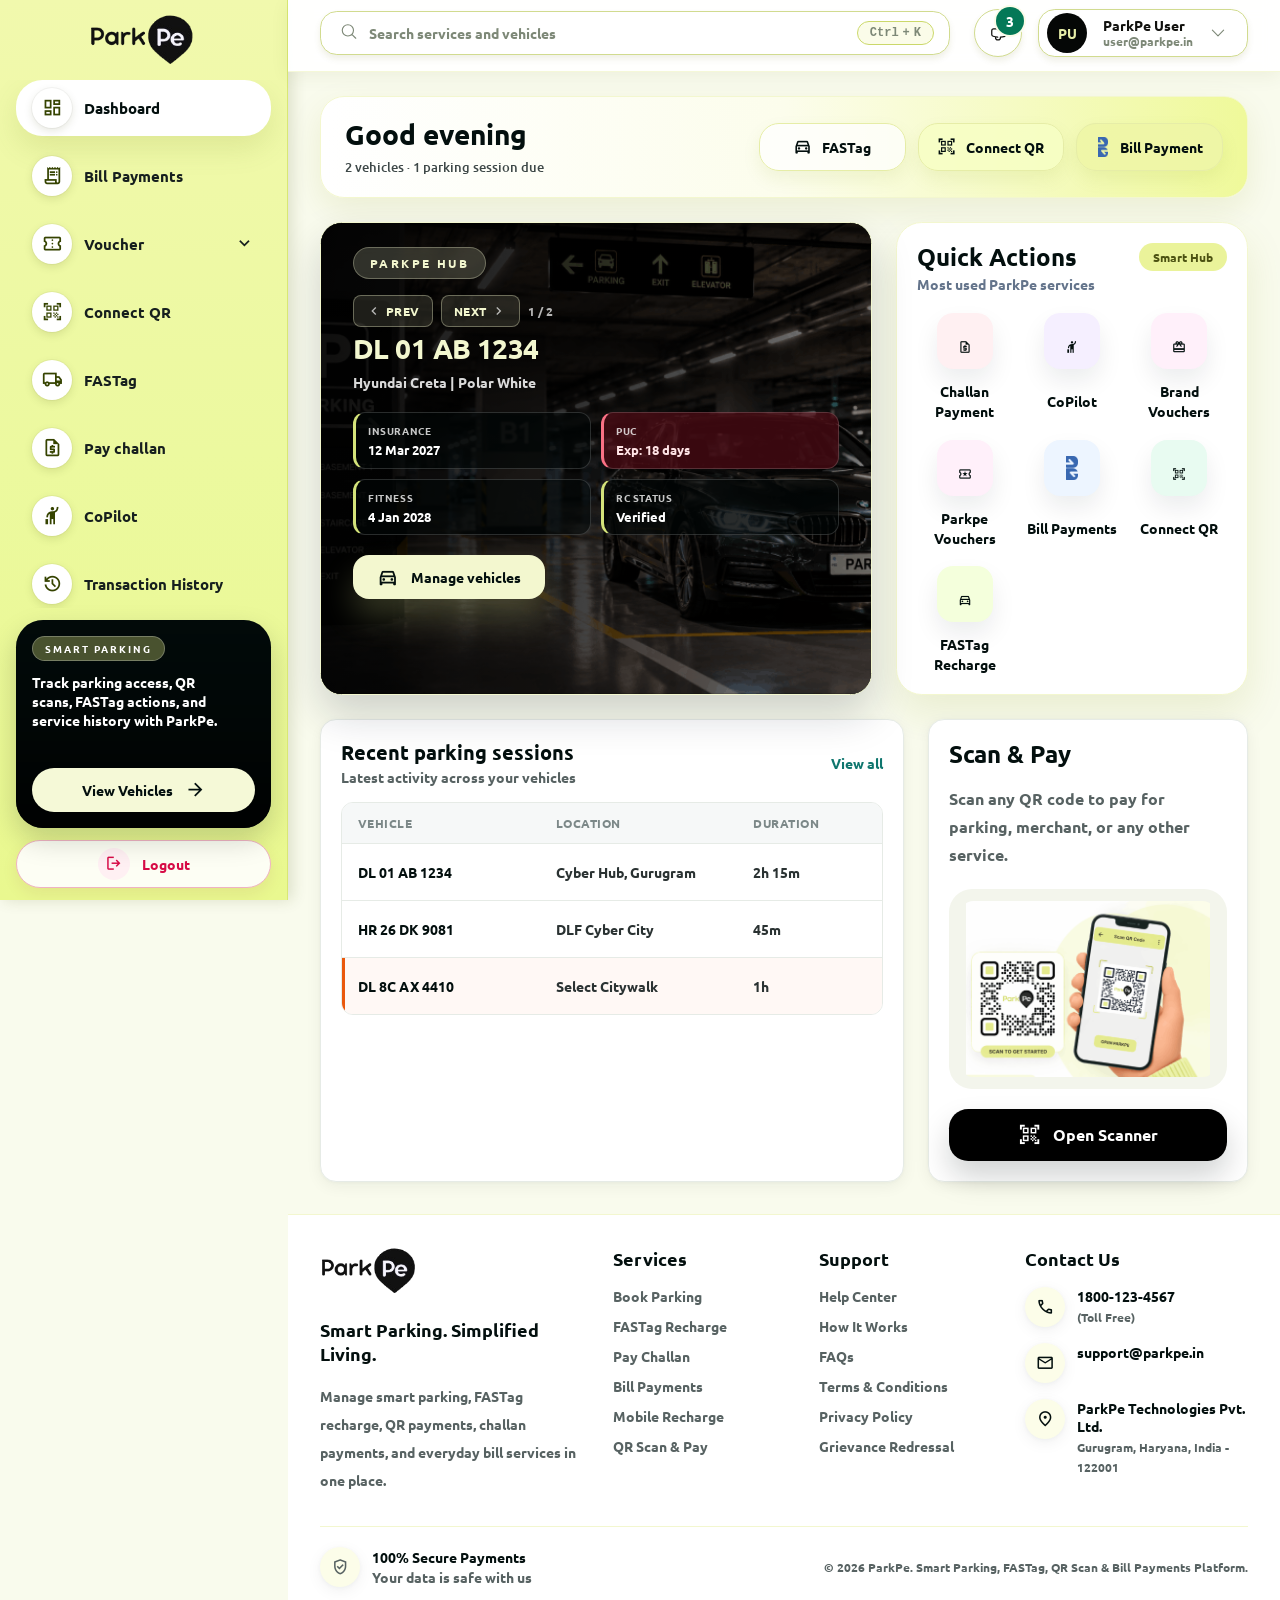
==== apps/parkpe/dashboard/index.html @ e7ff8f56 "chore: track the ParkPe Hub monorepo Co-authored-by: Cursor <cursoragent@cursor.com>" ====
<!doctype html>
<html lang="en">
  <head>
    <meta charset="utf-8" />
    <meta name="viewport" content="width=device-width, initial-scale=1" />
    <title>Dashboard · ParkPe</title>
    <link rel="icon" href="../assets/favicon.png" />
    <link rel="preconnect" href="https://fonts.googleapis.com" />
    <link rel="preconnect" href="https://fonts.gstatic.com" crossorigin />
    <link
      href="https://fonts.googleapis.com/css2?family=Material+Symbols+Outlined:opsz,wght,FILL,GRAD@24,400,0,0&family=Ubuntu:wght@400;500;600;700&display=swap"
      rel="stylesheet"
    />
    <link rel="stylesheet" href="../css/dashboard.css?v=15" />
  </head>
  <body>
    <a class="skip" href="#content">Skip to dashboard</a>
    <div class="shell">
      <button class="sidebar-backdrop" type="button" aria-label="Close navigation menu"></button>

      <aside class="sidebar">
        <a class="brand" href="#dashboard" aria-label="ParkPe dashboard">
          <img src="../assets/img/logo/parkpe_logo.png" alt="ParkPe" />
        </a>

        <div class="sidebar-scroll">
          <nav class="nav" aria-label="Main">
            <a class="nav-link is-active" href="#dashboard" data-view="dashboard">
              <span class="nav-icon"><span class="mi">dashboard</span></span>
              <span class="nav-label">Dashboard</span>
            </a>
            <a class="nav-link" href="#bill-payments" data-view="bill-payments">
              <span class="nav-icon"><span class="mi">receipt_long</span></span>
              <span class="nav-label">Bill Payments</span>
            </a>

            <div>
              <button class="voucher-toggle" type="button" aria-expanded="false" aria-controls="voucher-submenu">
                <span class="nav-icon"><span class="mi">confirmation_number</span></span>
                <span class="nav-label">Voucher</span>
                <span class="mi voucher-chevron">expand_more</span>
              </button>
              <div class="voucher-sub" id="voucher-submenu">
                <a class="nav-link" href="#parkpe-voucher" data-view="parkpe-voucher">
                  <span class="nav-icon"><span class="mi">redeem</span></span>
                  ParkPe Voucher
                </a>
                <a class="nav-link" href="#brand-vouchers" data-view="brand-vouchers">
                  <span class="nav-icon"><span class="mi">local_activity</span></span>
                  Brand Voucher
                </a>
              </div>
            </div>

            <a class="nav-link" href="#qr-scan" data-view="qr-scan">
              <span class="nav-icon"><span class="mi">qr_code_scanner</span></span>
              <span class="nav-label">Connect QR</span>
            </a>
            <a class="nav-link" href="#fastag" data-view="fastag">
              <span class="nav-icon"><span class="mi">local_shipping</span></span>
              <span class="nav-label">FASTag</span>
            </a>
            <a class="nav-link" href="#pay-challan" data-view="pay-challan">
              <span class="nav-icon"><span class="mi">request_quote</span></span>
              <span class="nav-label">Pay challan</span>
            </a>
            <a class="nav-link" href="#carpool" data-view="carpool">
              <span class="nav-icon"><span class="mi">hail</span></span>
              <span class="nav-label">CoPilot</span>
            </a>
            <a class="nav-link" href="#transactions" data-view="transactions">
              <span class="nav-icon"><span class="mi">history</span></span>
              <span class="nav-label">Transaction History</span>
            </a>
            <a class="nav-link" href="#connect" data-view="connect">
              <span class="nav-icon"><span class="mi">qr_code_2</span></span>
              <span class="nav-label">ParkPe Connect</span>
            </a>
            <a class="nav-link" href="#parking" data-view="parking">
              <span class="nav-icon"><span class="mi">local_parking</span></span>
              <span class="nav-label">Parking desk</span>
            </a>
            <a class="nav-link" href="#support" data-view="support">
              <span class="nav-icon"><span class="mi">support_agent</span></span>
              <span class="nav-label">Support</span>
            </a>
            <a class="nav-link" href="#account-settings" data-view="account-settings">
              <span class="nav-icon"><span class="mi">settings</span></span>
              <span class="nav-label">Settings</span>
            </a>
          </nav>
        </div>

        <div class="sidebar-foot">
          <section class="smart-card">
            <div class="smart-slides" aria-hidden="true">
              <img src="../assets/images/dashboard/car-logo.png" alt="" />
              <img src="../assets/images/dashboard/car-parking-1.png" alt="" />
              <img src="../assets/images/dashboard/car-parking-2.jpg" alt="" />
              <img src="../assets/images/dashboard/car-parking-3.png" alt="" />
            </div>
            <div class="smart-shade" aria-hidden="true"></div>
            <div class="smart-copy">
              <span class="smart-kicker">SMART PARKING</span>
              <p>Track parking access, QR scans, FASTag actions, and service history with ParkPe.</p>
              <a class="smart-cta" href="#connect">
                View Vehicles
                <span class="mi">arrow_forward</span>
              </a>
            </div>
          </section>
          <button class="logout-link js-logout" type="button">
            <span class="logout-icon"><span class="mi">logout</span></span>
            Logout
          </button>
        </div>
      </aside>

      <header class="header">
        <div class="header-inner">
          <div class="header-start">
            <button class="menu-btn" type="button" aria-label="Open navigation menu" aria-expanded="false">
              <svg viewBox="0 0 24 24" fill="none" stroke="currentColor" stroke-width="1.5" aria-hidden="true">
                <path stroke-linecap="round" stroke-linejoin="round" d="M3.75 6.75h16.5M3.75 12h16.5m-16.5 5.25h16.5" />
              </svg>
            </button>
            <p class="crumb" id="crumb">Dashboard</p>
            <div class="search">
              <span class="search-icon" aria-hidden="true">
                <svg width="18" height="18" viewBox="0 0 24 24" fill="none" stroke="currentColor" stroke-width="1.5">
                  <path stroke-linecap="round" stroke-linejoin="round" d="M21 21l-5.197-5.197m0 0A7.5 7.5 0 1 0 5.196 5.196a7.5 7.5 0 0 0 10.607 10.607Z" />
                </svg>
              </span>
              <input id="site-search" type="search" placeholder="Search services and vehicles" autocomplete="off" aria-label="Search services and vehicles" aria-controls="search-results" aria-expanded="false" role="combobox" />
              <kbd><span>Ctrl</span><span>+</span><span>K</span></kbd>
              <div class="search-results" id="search-results" role="listbox" hidden></div>
            </div>
          </div>

          <div class="header-end">
            <button class="icon-btn search-toggle" type="button" aria-label="Search" aria-expanded="false">
              <svg viewBox="0 0 24 24" fill="none" stroke="currentColor" stroke-width="1.5" aria-hidden="true">
                <path stroke-linecap="round" stroke-linejoin="round" d="M21 21l-5.197-5.197m0 0A7.5 7.5 0 1 0 5.196 5.196a7.5 7.5 0 0 0 10.607 10.607Z" />
              </svg>
            </button>
            <div class="menu-wrap">
              <button class="icon-btn notify-btn" type="button" aria-label="Reminders" aria-expanded="false">
                <svg viewBox="0 0 24 24" fill="none" stroke="currentColor" stroke-width="1.5" aria-hidden="true">
                  <path stroke-linecap="round" stroke-linejoin="round" d="M14.857 17.082a23.848 23.848 0 0 0 5.454-1.082A2.25 2.25 0 0 0 21 13.75v-2.5a2.25 2.25 0 0 0-2.25-2.25h-5.379a1.5 1.5 0 0 1-1.06-.44L11.189 7.44A1.5 1.5 0 0 0 10.129 7H6.75A2.25 2.25 0 0 0 4.5 9.25v4.5a2.25 2.25 0 0 0 1.689 2.17 23.848 23.848 0 0 0 5.454 1.082M15 17.25a3 3 0 1 1-6 0" />
                </svg>
                <span class="badge">2</span>
              </button>
              <div class="dropdown notify-menu" role="menu">
                <div class="dropdown-head">
                  <strong>Reminders</strong>
                  <div>
                    <button class="mark-read" type="button">Mark all read</button>
                    <a href="#notifications">View all</a>
                  </div>
                </div>
                <div class="notify-list"></div>
              </div>
            </div>

            <div class="menu-wrap">
              <button class="profile-btn" type="button" aria-label="Account menu" aria-expanded="false">
                <span class="avatar">PU</span>
                <span class="profile-text">
                  <strong>ParkPe User</strong>
                  <span>user@parkpe.in</span>
                </span>
                <svg class="chevron" width="18" height="18" viewBox="0 0 24 24" fill="none" stroke="currentColor" stroke-width="1.5" aria-hidden="true">
                  <path stroke-linecap="round" stroke-linejoin="round" d="m19.5 8.25-7.5 7.5-7.5-7.5" />
                </svg>
              </button>
              <div class="dropdown profile-menu" role="menu">
                <a class="menu-item" href="#profile">
                  <svg viewBox="0 0 24 24" fill="none" stroke="currentColor" stroke-width="1.5"><path stroke-linecap="round" stroke-linejoin="round" d="M15.75 6a3.75 3.75 0 1 1-7.5 0 3.75 3.75 0 0 1 7.5 0ZM4.501 20.118a7.5 7.5 0 0 1 14.998 0A17.933 17.933 0 0 1 12 21.75c-2.676 0-5.216-.584-7.499-1.632Z" /></svg>
                  Profile
                </a>
                <a class="menu-item" href="#account-settings">
                  <svg viewBox="0 0 24 24" fill="none" stroke="currentColor" stroke-width="1.5"><path stroke-linecap="round" stroke-linejoin="round" d="M16.5 10.5V6.75a4.5 4.5 0 1 0-9 0v3.75m-.75 11.25h10.5a2.25 2.25 0 0 0 2.25-2.25v-6.75a2.25 2.25 0 0 0-2.25-2.25H6.75a2.25 2.25 0 0 0-2.25 2.25v6.75a2.25 2.25 0 0 0 2.25 2.25Z" /></svg>
                  Change password
                </a>
                <a class="menu-item" href="#support">
                  <svg viewBox="0 0 24 24" fill="none" stroke="currentColor" stroke-width="1.5"><path stroke-linecap="round" stroke-linejoin="round" d="M9.879 7.519c1.171-1.025 3.071-1.025 4.242 0 1.172 1.025 1.172 2.687 0 3.712-.203.179-.43.326-.67.442-.745.361-1.45.999-1.45 1.827v.75M21 12a9 9 0 1 1-18 0 9 9 0 0 1 18 0Zm-9 5.25h.008v.008H12v-.008Z" /></svg>
                  Help
                </a>
                <hr class="menu-sep" />
                <button class="menu-item danger js-logout" type="button">
                  <svg viewBox="0 0 24 24" fill="none" stroke="currentColor" stroke-width="1.5"><path stroke-linecap="round" stroke-linejoin="round" d="M15.75 9V5.25A2.25 2.25 0 0 0 13.5 3h-6a2.25 2.25 0 0 0-2.25 2.25v13.5A2.25 2.25 0 0 0 7.5 21h6a2.25 2.25 0 0 0 2.25-2.25V15M12 9l-3 3m0 0 3 3m-3-3h12.75" /></svg>
                  Logout
                </button>
              </div>
            </div>
          </div>
        </div>
      </header>

      <main class="workspace" id="content" tabindex="-1">
        <div class="page">
          <div id="view-dashboard" class="page-in">
            <section class="welcome">
              <div class="welcome-grid">
                <div>
                  <h1 id="greeting">Good afternoon</h1>
                  <p class="welcome-lead" id="welcome-summary">2 vehicles · 1 parking session due</p>
                </div>
                <div class="welcome-actions">
                  <a class="pill-btn pill-white" href="#fastag"><span class="mi">directions_car</span> FASTag</a>
                  <a class="pill-btn pill-lime" href="#qr-scan"><span class="mi">qr_code_scanner</span> Connect QR</a>
                  <a class="pill-btn pill-green" href="#bill-payments">
                    <img src="../assets/img/logo/b-mark.png" alt="" />
                    Bill Payment
                  </a>
                </div>
              </div>
            </section>

            <div class="split">
              <section class="hero" aria-label="Vehicle overview">
                <img class="hero-photo" src="../assets/images/dashboard/car-logo.png" alt="ParkPe car in a smart parking garage" />
                <div class="hero-shade" aria-hidden="true"></div>
                <div class="hero-copy">
                  <span class="hub-chip">ParkPe Hub</span>
                  <div class="carousel-nav">
                    <button class="carousel-prev" type="button"><span class="mi">chevron_left</span> Prev</button>
                    <button class="carousel-next" type="button">Next <span class="mi">chevron_right</span></button>
                    <span class="slide-count">1 / 2</span>
                  </div>
                  <div class="hero-slide">
                    <h2 aria-live="polite">DL 01 AB 1234</h2>
                    <p class="hero-sub">Hyundai Creta | Polar White</p>
                    <div class="stat-grid">
                      <div class="stat" data-key="insurance"><small>Insurance</small><strong>12 Mar 2027</strong></div>
                      <div class="stat is-alert" data-key="puc"><small>PUC</small><strong>Exp: 18 days</strong></div>
                      <div class="stat" data-key="fitness"><small>Fitness</small><strong>4 Jan 2028</strong></div>
                      <div class="stat" data-key="rc"><small>RC status</small><strong>Verified</strong></div>
                    </div>
                    <a class="hero-cta" href="#connect"><span class="mi">directions_car</span> Manage vehicles</a>
                  </div>
                </div>
              </section>

              <section class="panel">
                <div class="panel-head">
                  <div>
                    <h2>Quick Actions</h2>
                    <p class="muted">Most used ParkPe services</p>
                  </div>
                  <span class="chip">Smart Hub</span>
                </div>
                <div class="quick-grid">
                  <a class="quick-action" href="#pay-challan">
                    <span class="qa-icon tone-rose"><span class="mi">request_quote</span></span>
                    <span>Challan Payment</span>
                  </a>
                  <a class="quick-action" href="#carpool">
                    <span class="qa-icon tone-violet"><span class="mi">hail</span></span>
                    <span>CoPilot</span>
                  </a>
                  <a class="quick-action" href="#brand-vouchers">
                    <span class="qa-icon tone-pink"><span class="mi">redeem</span></span>
                    <span>Brand Vouchers</span>
                  </a>
                  <a class="quick-action" href="#parkpe-voucher">
                    <span class="qa-icon tone-pink"><span class="mi">local_activity</span></span>
                    <span>Parkpe Vouchers</span>
                  </a>
                  <a class="quick-action" href="#bill-payments">
                    <span class="qa-icon tone-blue"><img src="../assets/img/logo/b-mark.png" alt="" /></span>
                    <span>Bill Payments</span>
                  </a>
                  <a class="quick-action" href="#qr-scan">
                    <span class="qa-icon tone-mint"><span class="mi">qr_code_scanner</span></span>
                    <span>Connect QR</span>
                  </a>
                  <a class="quick-action" href="#fastag">
                    <span class="qa-icon tone-lime"><span class="mi">directions_car</span></span>
                    <span>FASTag Recharge</span>
                  </a>
                </div>
              </section>
            </div>

            <div class="lower">
              <section class="card">
                <div class="card-head">
                  <div>
                    <h2>Recent parking sessions</h2>
                    <p class="card-lead">Latest activity across your vehicles</p>
                  </div>
                  <a class="app-link" href="#transactions">View all</a>
                </div>
                <div class="table-wrap">
                  <div class="table">
                    <div class="table-head">
                      <span>Vehicle</span>
                      <span>Location</span>
                      <span>Duration</span>
                      <span>Status</span>
                    </div>
                    <div class="table-row">
                      <strong>DL 01 AB 1234</strong>
                      <span>Cyber Hub, Gurugram</span>
                      <span>2h 15m</span>
                      <span class="status status-active">Active</span>
                    </div>
                    <div class="table-row">
                      <strong>HR 26 DK 9081</strong>
                      <span>DLF Cyber City</span>
                      <span>45m</span>
                      <span class="status status-paid">Paid</span>
                    </div>
                    <div class="table-row is-due">
                      <strong>DL 8C AX 4410</strong>
                      <span>Select Citywalk</span>
                      <span>1h</span>
                      <span class="status status-due">Due</span>
                    </div>
                  </div>
                </div>
              </section>

              <section class="card">
                <h3>Scan &amp; Pay</h3>
                <p class="scan-copy">Scan any QR code to pay for parking, merchant, or any other service.</p>
                <div class="scan-art">
                  <img src="../assets/images/dashboard/qr_mobile.png" alt="Scan QR code with ParkPe" width="498" height="358" />
                </div>
                <a class="scan-btn" href="#qr-scan"><span class="mi">qr_code_scanner</span> Open Scanner</a>
              </section>
            </div>
          </div>

          <div id="view-service" hidden></div>
        </div>

        <footer class="footer">
          <div class="footer-inner">
            <div class="footer-grid">
              <section class="footer-brand">
                <img src="../assets/img/logo/parkpe_logo.png" alt="ParkPe" />
                <h2>Smart Parking. Simplified Living.</h2>
                <p>Manage smart parking, FASTag recharge, QR payments, challan payments, and everyday bill services in one place.</p>
              </section>
              <section>
                <h2>Services</h2>
                <nav class="footer-links">
                  <a href="#parking">Book Parking</a>
                  <a href="#fastag">FASTag Recharge</a>
                  <a href="#pay-challan">Pay Challan</a>
                  <a href="#bill-payments">Bill Payments</a>
                  <a href="#bill-payments">Mobile Recharge</a>
                  <a href="#qr-scan">QR Scan &amp; Pay</a>
                </nav>
              </section>
              <section>
                <h2>Support</h2>
                <nav class="footer-links">
                  <a href="#support">Help Center</a>
                  <a href="#support">How It Works</a>
                  <a href="#support">FAQs</a>
                  <a href="#support">Terms &amp; Conditions</a>
                  <a href="#support">Privacy Policy</a>
                  <a href="#support">Grievance Redressal</a>
                </nav>
              </section>
              <section>
                <h2>Contact Us</h2>
                <div class="contact">
                  <a href="tel:18001234567">
                    <span class="contact-icon"><span class="mi">call</span></span>
                    <span><strong>1800-123-4567</strong><small>(Toll Free)</small></span>
                  </a>
                  <a href="mailto:support@parkpe.in">
                    <span class="contact-icon"><span class="mi">mail</span></span>
                    <strong>support@parkpe.in</strong>
                  </a>
                  <div class="contact-row">
                    <span class="contact-icon"><span class="mi">location_on</span></span>
                    <span><strong>ParkPe Technologies Pvt. Ltd.</strong><small>Gurugram, Haryana, India - 122001</small></span>
                  </div>
                </div>
              </section>
            </div>
            <div class="footer-base">
              <div class="secure">
                <span class="contact-icon"><span class="mi">verified_user</span></span>
                <div>
                  <strong>100% Secure Payments</strong>
                  <span>Your data is safe with us</span>
                </div>
              </div>
              <p class="copy">© 2026 ParkPe. Smart Parking, FASTag, QR Scan &amp; Bill Payments Platform.</p>
            </div>
          </div>
        </footer>
      </main>
    </div>
    <div class="toast" id="toast" role="status" hidden></div>
    <script src="../js/screens.js?v=16"></script>
    <script src="../js/dashboard.js?v=15"></script>
  </body>
</html>
---- apps/parkpe/css/dashboard.css ----
:root {
  --primary-50: #fcfde9;
  --primary-100: #f3f7cf;
  --primary-200: #e6eda7;
  --primary-800: #687018;
  --primary-900: #4c5212;
  --dark-50: #f6f8f8;
  --dark-400: #7c8888;
  --dark-500: #576262;
  --dark-600: #3e4848;
  --dark-700: #2a3232;
  --dark-800: #161f1e;
  --dark-900: #030f0e;
  --border: #e6ebe6;
  --link: #0f766e;
  --success: #16a34a;
  --warning: #ea580c;
  --danger: #dc2626;
  --sidebar: 18rem;
  --header: 4.5rem;
  --shadow-card: 0 4px 16px rgba(3, 31, 29, 0.06), 0 1px 4px rgba(3, 31, 29, 0.04);
  font-family: "Ubuntu", sans-serif;
  color: var(--dark-900);
  background: #f9fbed;
  -webkit-font-smoothing: antialiased;
  text-rendering: optimizeLegibility;
}

*,
*::before,
*::after {
  box-sizing: border-box;
}

html,
body {
  margin: 0;
  min-height: 100%;
  background: #f9fbed;
}

body {
  min-height: 100dvh;
}

button,
input {
  font: inherit;
}

a {
  color: inherit;
  text-decoration: none;
}

img {
  max-width: 100%;
}

.mi {
  font-family: "Material Symbols Outlined";
  font-weight: normal;
  font-style: normal;
  font-size: 1.3rem;
  line-height: 1;
  letter-spacing: normal;
  text-transform: none;
  display: inline-flex;
  align-items: center;
  justify-content: center;
  white-space: nowrap;
  direction: ltr;
  font-feature-settings: "liga";
  -webkit-font-smoothing: antialiased;
  font-variation-settings: "FILL" 0, "wght" 400, "GRAD" 0, "opsz" 24;
  user-select: none;
}

.shell {
  min-height: 100dvh;
  background: #f9fbed;
  color: var(--dark-900);
}

.sidebar-backdrop {
  display: none;
  position: fixed;
  inset: 0;
  z-index: 30;
  border: 0;
  background: rgba(0, 0, 0, 0.4);
}

.shell.sidebar-open .sidebar-backdrop {
  display: block;
}

.sidebar {
  position: fixed;
  inset: 0 auto 0 0;
  z-index: 40;
  display: flex;
  width: min(var(--sidebar), 85vw);
  flex-direction: column;
  overflow: hidden;
  border-right: 1px solid #d9e873;
  background: linear-gradient(to bottom, #f1f9ad, #ecf99f, #e9f88f);
  box-shadow: 4px 0 14px rgba(71, 83, 8, 0.16);
  transform: translateX(-100%);
  transition: transform 200ms ease-out;
}

.shell.sidebar-open .sidebar {
  transform: translateX(0);
}

.brand {
  display: flex;
  height: 5rem;
  flex-shrink: 0;
  align-items: center;
  justify-content: center;
  padding: 0 1.75rem;
}

.brand img {
  height: 3.25rem;
  width: auto;
  object-fit: contain;
}

.sidebar-scroll {
  min-height: 0;
  flex: 1;
  overflow-y: auto;
  padding: 0 1rem 0.75rem;
  scrollbar-width: thin;
  scrollbar-color: #c4d45e transparent;
}

.nav {
  display: grid;
  gap: 0.75rem;
}

.nav-link,
.voucher-toggle {
  display: flex;
  min-height: 3.5rem;
  width: 100%;
  align-items: center;
  gap: 0.75rem;
  border: 0;
  border-radius: 1.65rem;
  background: transparent;
  padding: 0 1rem;
  color: var(--dark-800);
  font-size: 0.95rem;
  font-weight: 600;
  text-align: left;
  cursor: pointer;
  transition: background 200ms, color 200ms;
}

.nav-link:hover,
.voucher-toggle:hover {
  background: rgba(255, 255, 255, 0.65);
  color: var(--dark-900);
}

.nav-link.is-active {
  background: #fff;
  color: var(--dark-900);
  box-shadow: 0 12px 30px rgba(91, 107, 5, 0.12);
}

.nav-icon {
  display: grid;
  width: 2.5rem;
  height: 2.5rem;
  flex-shrink: 0;
  place-items: center;
  border-radius: 999px;
  background: #fff;
  color: #354300;
  box-shadow: 0 3px 9px rgba(59, 72, 4, 0.13), 0 0 0 1px rgba(0, 0, 0, 0.04);
}

[hidden] {
  display: none !important;
}

.nav-icon img {
  height: 1.5rem;
  width: auto;
  object-fit: contain;
}

.nav-label {
  min-width: 0;
  flex: 1;
}

.voucher-chevron {
  transition: transform 200ms;
}

.voucher-toggle[aria-expanded="true"] .voucher-chevron {
  transform: rotate(180deg);
}

.voucher-sub {
  display: none;
  padding: 0 0.75rem 1.25rem 3.4rem;
}

.voucher-sub.is-open {
  display: grid;
  gap: 0.25rem;
}

.voucher-sub .nav-link {
  min-height: 3.5rem;
  border-radius: 1.35rem;
  padding: 0 0.375rem;
  font-size: 0.875rem;
  color: var(--dark-700);
}

.sidebar-foot {
  flex-shrink: 0;
  padding: 0.75rem 1rem 0.75rem;
}

.smart-card {
  position: relative;
  display: none;
  min-height: 13rem;
  overflow: hidden;
  border-radius: 1.7rem;
  background: var(--dark-900);
  box-shadow: 0 12px 28px rgba(3, 15, 14, 0.18);
}

.smart-slides,
.smart-slides img {
  position: absolute;
  inset: 0;
  width: 100%;
  height: 100%;
}

.smart-slides img {
  object-fit: cover;
  opacity: 0;
  animation: smart-parking-slideshow 16s infinite;
  will-change: opacity, transform;
}

.smart-slides img:nth-child(1) { animation-delay: 0s; }
.smart-slides img:nth-child(2) { animation-delay: -12s; }
.smart-slides img:nth-child(3) { animation-delay: -8s; }
.smart-slides img:nth-child(4) { animation-delay: -4s; }

@keyframes smart-parking-slideshow {
  0%,
  20% { opacity: 1; transform: scale(1); }
  25%,
  95% { opacity: 0; transform: scale(1.04); }
  100% { opacity: 1; transform: scale(1); }
}

.smart-shade {
  position: absolute;
  inset: 0;
  background: linear-gradient(to bottom, rgba(0, 0, 0, 0.3), rgba(0, 0, 0, 0.55), rgba(0, 0, 0, 0.88));
}

.smart-copy {
  position: relative;
  display: flex;
  min-height: 13rem;
  flex-direction: column;
  padding: 1rem;
  color: #fff;
}

.smart-kicker {
  width: fit-content;
  border: 1px solid rgba(255, 255, 255, 0.25);
  border-radius: 999px;
  background: rgba(86, 96, 55, 0.85);
  padding: 0.25rem 0.75rem;
  font-size: 0.62rem;
  font-weight: 700;
  letter-spacing: 0.2em;
}

.smart-copy p {
  max-width: 12rem;
  margin: 0.75rem 0 0;
  font-size: 0.875rem;
  font-weight: 600;
  line-height: 1.35;
}

.smart-cta {
  display: flex;
  min-height: 2.75rem;
  align-items: center;
  justify-content: center;
  gap: 0.75rem;
  margin-top: auto;
  border-radius: 999px;
  background: #f5f9d7;
  padding: 0 1rem;
  color: var(--dark-900);
  font-size: 0.875rem;
  font-weight: 600;
}

.smart-cta:hover {
  background: #fff;
}

.logout-link {
  display: flex;
  width: 100%;
  min-height: 3rem;
  align-items: center;
  justify-content: center;
  gap: 0.75rem;
  margin-top: 0.75rem;
  border: 1px solid #efb3c2;
  border-radius: 1.5rem;
  background: rgba(255, 255, 255, 0.9);
  color: #d70b46;
  font-size: 0.875rem;
  font-weight: 600;
  box-shadow: 0 6px 16px rgba(124, 23, 52, 0.08);
  cursor: pointer;
}

.logout-link:hover {
  background: #fff;
}

.logout-icon {
  display: grid;
  width: 2rem;
  height: 2rem;
  place-items: center;
  border-radius: 999px;
  background: #fff0f3;
}

.logout-icon .mi {
  font-size: 1.1rem;
}

.header {
  position: fixed;
  inset: 0 0 auto 0;
  z-index: 40;
  height: var(--header);
  border-bottom: 1px solid rgba(243, 247, 207, 0.8);
  background: rgba(255, 255, 255, 0.95);
  box-shadow: 0 4px 18px rgba(75, 88, 8, 0.07);
  backdrop-filter: blur(8px);
}

.header-inner {
  display: flex;
  height: 66px;
  align-items: center;
  justify-content: space-between;
  gap: 0.75rem;
  padding: 0 1rem;
}

.header-start,
.header-end {
  display: flex;
  min-width: 0;
  align-items: center;
}

.header-start {
  flex: 1;
  gap: 0.75rem;
}

.header-end {
  flex-shrink: 0;
  gap: 0.5rem;
}

.icon-btn,
.menu-btn {
  display: grid;
  width: 2.75rem;
  height: 2.75rem;
  place-items: center;
  border: 1px solid #d1db8f;
  border-radius: 999px;
  background: #fff;
  color: #11110e;
  box-shadow: 0 4px 6px rgba(104, 112, 24, 0.1);
  cursor: pointer;
}

.menu-btn svg,
.icon-btn svg {
  width: 18px;
  height: 18px;
}

.search {
  position: relative;
  display: none;
  min-width: 0;
  flex: 1;
}

.search-icon {
  position: absolute;
  top: 50%;
  left: 1.25rem;
  z-index: 1;
  color: #7d8877;
  transform: translateY(-50%);
  pointer-events: none;
}

.search input {
  width: 100%;
  height: 2.75rem;
  border: 1px solid #d1db8f;
  border-radius: 1.05rem;
  background: #fff;
  padding: 0 7rem 0 3rem;
  color: #11110e;
  font-size: 0.875rem;
  font-weight: 700;
  outline: none;
  box-shadow: 0 4px 6px rgba(104, 112, 24, 0.1);
}

.search input::placeholder {
  color: #7d8877;
  font-weight: 700;
}

.search input:focus {
  border-color: #aabb47;
  box-shadow: 0 0 0 4px rgba(230, 237, 167, 0.6);
}

.search kbd {
  position: absolute;
  top: 50%;
  right: 1rem;
  display: none;
  align-items: center;
  gap: 0.25rem;
  transform: translateY(-50%);
  border: 1px solid #cbd86a;
  border-radius: 999px;
  background: #fbfce9;
  padding: 0.25rem 0.75rem;
  color: #7d8877;
  font-size: 0.75rem;
  font-weight: 900;
  pointer-events: none;
}

.menu-wrap {
  position: relative;
}

.badge {
  position: absolute;
  top: -2px;
  right: -2px;
  display: grid;
  min-width: 1.25rem;
  min-height: 1.25rem;
  place-items: center;
  border-radius: 999px;
  background: #047857;
  padding: 0 0.25rem;
  color: #fff;
  font-size: 10px;
  font-weight: 900;
  box-shadow: 0 0 0 2px #fbfce9;
}

.profile-btn {
  display: flex;
  height: 2.75rem;
  max-width: 14rem;
  align-items: center;
  gap: 0.75rem;
  border: 1px solid #d1db8f;
  border-radius: 1.05rem;
  background: #fff;
  padding: 0 0.75rem 0 0.5rem;
  text-align: left;
  box-shadow: 0 4px 6px rgba(104, 112, 24, 0.1);
  cursor: pointer;
}

.avatar {
  display: grid;
  width: 2.25rem;
  height: 2.25rem;
  flex-shrink: 0;
  place-items: center;
  border-radius: 999px;
  background: #050706;
  color: #e6eda7;
  font-size: 0.75rem;
  font-weight: 900;
}

.profile-text {
  display: none;
  min-width: 0;
  flex: 1;
}

.profile-text strong,
.profile-text span {
  display: block;
  overflow: hidden;
  text-overflow: ellipsis;
  white-space: nowrap;
}

.profile-text strong {
  color: #11110e;
  font-size: 0.875rem;
  line-height: 1.15;
}

.profile-text span {
  margin-top: 0.125rem;
  color: #7d8877;
  font-size: 0.75rem;
  font-weight: 700;
  line-height: 1.15;
}

.chevron {
  color: #7d8877;
  transition: transform 200ms;
}

.profile-btn[aria-expanded="true"] .chevron {
  transform: rotate(180deg);
}

.dropdown {
  position: absolute;
  top: calc(100% + 0.5rem);
  right: 0;
  z-index: 50;
  display: none;
  overflow: hidden;
  border: 1px solid #d1db8f;
  border-radius: 1.05rem;
  background: #fff;
  box-shadow: 0 20px 40px rgba(104, 112, 24, 0.15);
}

.dropdown.is-open {
  display: block;
}

.notify-menu {
  width: min(100vw - 2rem, 22rem);
  padding: 0.5rem 0;
}

.profile-menu {
  width: min(100vw - 2rem, 17rem);
  padding: 0.25rem 0;
}

.dropdown-head {
  display: flex;
  align-items: center;
  justify-content: space-between;
  gap: 0.75rem;
  border-bottom: 1px solid #eef2d4;
  padding: 0.25rem 1rem 0.5rem;
}

.dropdown-head strong {
  font-size: 0.875rem;
}

.dropdown-head button,
.dropdown-head a {
  border: 0;
  background: transparent;
  color: #047857;
  font-size: 0.75rem;
  font-weight: 700;
  cursor: pointer;
}

.dropdown-head a {
  color: var(--primary-800);
  font-weight: 900;
}

.notify-list {
  max-height: 18rem;
  overflow-y: auto;
}

.notify-item {
  border-bottom: 1px solid #f4f7e4;
  padding: 0.75rem 1rem;
}

.notify-item:last-child {
  border-bottom: 0;
}

.notify-item strong {
  display: block;
  font-size: 0.875rem;
}

.notify-item p {
  margin: 0.25rem 0 0;
  color: #65705f;
  font-size: 0.75rem;
  font-weight: 500;
  line-height: 1.5;
}

.notify-item small {
  display: block;
  margin-top: 0.5rem;
  color: #a3ab90;
  font-size: 11px;
  font-weight: 700;
  letter-spacing: 0.04em;
  text-transform: uppercase;
}

.empty-note {
  margin: 0;
  padding: 2rem 1rem;
  color: #7d8877;
  font-size: 0.875rem;
  font-weight: 500;
  text-align: center;
}

.menu-item {
  display: flex;
  width: 100%;
  align-items: center;
  gap: 0.75rem;
  border: 0;
  background: transparent;
  padding: 0.75rem 1rem;
  color: #11110e;
  font-size: 0.875rem;
  font-weight: 700;
  text-align: left;
  cursor: pointer;
}

.menu-item:hover {
  background: #f4f7e4;
}

.menu-item svg {
  width: 18px;
  height: 18px;
  color: var(--primary-800);
}

.menu-sep {
  margin: 0.25rem 0;
  border: 0;
  border-top: 1px solid #eef2d4;
}

.menu-item.danger {
  color: #be123c;
}

.menu-item.danger svg {
  color: #be123c;
}

.menu-item.danger:hover {
  background: #fff1f2;
}

.workspace {
  min-width: 0;
  padding-top: var(--header);
}

.page {
  padding: 1.25rem 1.25rem 2rem;
}

.page-in {
  display: grid;
  min-width: 0;
  gap: 1.5rem;
  animation: fade-in 260ms ease-out both;
}

@keyframes fade-in {
  from { opacity: 0; transform: translateY(6px); }
  to { opacity: 1; transform: none; }
}

.welcome {
  overflow: hidden;
  border: 1px solid var(--primary-100);
  border-radius: 1.5rem;
  background: linear-gradient(to right, #fff, #fcfdec, #eff99a);
  box-shadow: 0 12px 32px rgba(126, 141, 6, 0.11);
}

.welcome-grid {
  display: grid;
  gap: 1.25rem;
  padding: 1.25rem;
}

.welcome h1 {
  margin: 0;
  font-size: 1.5rem;
  font-weight: 600;
  line-height: 1.2;
}

.welcome-lead {
  max-width: 48rem;
  margin: 0.375rem 0 0;
  color: var(--dark-600);
  font-size: 0.82rem;
  font-weight: 500;
  line-height: 1.25rem;
}

.welcome-actions {
  display: grid;
  gap: 0.75rem;
}

.pill-btn {
  display: inline-flex;
  min-height: 3rem;
  align-items: center;
  justify-content: center;
  gap: 0.625rem;
  border: 1px solid var(--primary-200);
  border-radius: 1.25rem;
  padding: 0 1rem;
  color: var(--dark-900);
  font-size: 0.875rem;
  font-weight: 600;
  box-shadow: 0 8px 18px rgba(126, 141, 6, 0.09);
  transition: transform 180ms, background 180ms;
}

.pill-btn:hover {
  transform: translateY(-2px);
}

.pill-btn .mi {
  font-size: 1.2rem;
}

.pill-btn img {
  height: 1.25rem;
  width: 0.875rem;
  object-fit: contain;
}

.pill-white { background: rgba(255, 255, 255, 0.75); }
.pill-white:hover { background: #fff; }
.pill-lime { background: rgba(247, 255, 197, 0.85); }
.pill-lime:hover { background: #f8ffd0; }
.pill-green { background: rgba(239, 247, 167, 0.9); }
.pill-green:hover { background: #f6fbc8; }

.split {
  display: grid;
  min-width: 0;
  gap: 1.5rem;
}

.hero {
  position: relative;
  min-height: 22rem;
  min-width: 0;
  overflow: hidden;
  border: 1px solid var(--primary-100);
  border-radius: 1.35rem;
  background: var(--dark-900);
  box-shadow: 0 20px 42px rgba(15, 23, 42, 0.18);
  transition: transform 300ms, box-shadow 300ms;
}

.hero:hover {
  transform: translateY(-4px);
  box-shadow: 0 28px 58px rgba(15, 23, 42, 0.24);
}

.hero-photo {
  position: absolute;
  inset: 0;
  width: 100%;
  height: 100%;
  object-fit: cover;
  object-position: center;
  transition: transform 700ms;
}

.hero:hover .hero-photo {
  transform: scale(1.025);
}

.hero-shade {
  position: absolute;
  inset: 0;
  background: linear-gradient(100deg, rgba(0, 0, 0, 0.92) 0%, rgba(0, 0, 0, 0.78) 46%, rgba(0, 0, 0, 0.38) 100%);
}

.hero-copy {
  position: relative;
  display: flex;
  min-height: 22rem;
  max-width: 42rem;
  flex-direction: column;
  justify-content: center;
  padding: 1.5rem;
  color: #fff;
}

.hub-chip {
  display: inline-flex;
  width: fit-content;
  min-height: 2rem;
  align-items: center;
  border: 1px solid rgba(243, 247, 207, 0.3);
  border-radius: 999px;
  background: rgba(243, 247, 207, 0.18);
  padding: 0 1rem;
  color: var(--primary-100);
  font-size: 0.75rem;
  font-weight: 600;
  letter-spacing: 0.2em;
  text-transform: uppercase;
  backdrop-filter: blur(6px);
}

.carousel-nav {
  display: flex;
  flex-wrap: wrap;
  align-items: center;
  gap: 0.5rem;
  margin-top: 1rem;
}

.carousel-nav button {
  display: inline-flex;
  min-height: 2rem;
  align-items: center;
  gap: 0.25rem;
  border: 1px solid rgba(243, 247, 207, 0.35);
  border-radius: 0.5rem;
  background: rgba(243, 247, 207, 0.12);
  padding: 0 0.75rem;
  color: var(--primary-100);
  font-size: 0.75rem;
  font-weight: 600;
  letter-spacing: 0.04em;
  text-transform: uppercase;
  cursor: pointer;
}

.carousel-nav button:hover {
  background: rgba(243, 247, 207, 0.22);
}

.carousel-nav button .mi {
  font-size: 1rem;
}

.carousel-nav span {
  color: rgba(255, 255, 255, 0.7);
  font-size: 0.75rem;
  font-weight: 600;
}

.hero-slide {
  transition: opacity 300ms, transform 300ms;
}

.hero-slide.is-leaving {
  opacity: 0;
  transform: translateY(0.5rem);
}

.hero-slide h2 {
  margin: 0.25rem 0 0;
  max-width: 36rem;
  color: var(--primary-100);
  font-size: 1.5rem;
  font-weight: 600;
  line-height: 1.2;
  letter-spacing: -0.02em;
}

.hero-sub {
  max-width: 36rem;
  margin: 0.5rem 0 0;
  color: rgba(255, 255, 255, 0.85);
  font-size: 0.875rem;
  font-weight: 600;
  line-height: 1.25rem;
}

.stat-grid {
  display: grid;
  max-width: 36rem;
  grid-template-columns: 1fr 1fr;
  gap: 0.625rem;
  margin-top: 1.25rem;
}

.stat {
  border: 1px solid rgba(255, 255, 255, 0.16);
  border-left: 3px solid #d4e37a;
  border-radius: 0.75rem;
  background: rgba(3, 8, 7, 0.62);
  padding: 0.625rem 0.75rem;
}

.stat.is-alert {
  border-left-color: #fb7185;
  background: rgba(80, 12, 22, 0.72);
}

.stat small {
  display: block;
  color: rgba(255, 255, 255, 0.78);
  font-size: 10px;
  font-weight: 600;
  letter-spacing: 0.06em;
  text-transform: uppercase;
}

.stat strong {
  display: block;
  margin-top: 0.25rem;
  color: #fff;
  font-size: 13px;
  font-weight: 700;
  line-height: 1.2;
}

.stat.is-alert strong {
  color: #ffe4e6;
}

.hero-cta {
  display: inline-flex;
  min-height: 2.75rem;
  width: fit-content;
  align-items: center;
  justify-content: center;
  gap: 0.75rem;
  margin-top: 1.25rem;
  border-radius: 1rem;
  background: var(--primary-100);
  padding: 0 1.5rem;
  color: var(--dark-900);
  font-size: 0.875rem;
  font-weight: 600;
  box-shadow: 0 18px 32px rgba(234, 243, 154, 0.22);
  transition: transform 300ms, background 300ms;
}

.hero-cta:hover {
  transform: translateY(-2px);
  background: var(--primary-50);
}

.hero-cta .mi {
  font-size: 1.35rem;
}

.panel {
  border-radius: 1.6rem;
  border: 1px solid var(--primary-100);
  background: #fff;
  padding: 1.25rem;
  box-shadow: 0 18px 40px rgba(126, 141, 6, 0.12);
}

.panel-head {
  display: flex;
  align-items: flex-start;
  justify-content: space-between;
  gap: 0.75rem;
}

.panel h2,
.card h2,
.card h3 {
  margin: 0;
  color: var(--dark-900);
  font-weight: 600;
  line-height: 1.2;
}

.panel h2 {
  font-size: 1.5rem;
}

.muted {
  margin: 0.25rem 0 0;
  color: #64748b;
  font-size: 0.875rem;
  font-weight: 600;
}

.chip {
  border-radius: 999px;
  background: #eaf39a;
  padding: 0.375rem 0.875rem;
  color: var(--primary-900);
  font-size: 0.75rem;
  font-weight: 600;
}

.quick-grid {
  display: grid;
  grid-template-columns: repeat(3, minmax(0, 1fr));
  gap: 1.15rem 0.75rem;
  margin-top: 1.25rem;
}

.quick-grid:hover {
  scrollbar-color: #a8bb17 transparent;
}

.quick-grid::-webkit-scrollbar {
  width: 6px;
}

.quick-grid::-webkit-scrollbar-thumb {
  border-radius: 999px;
  background: transparent;
}

.quick-grid:hover::-webkit-scrollbar-thumb {
  background: #a8bb17;
}

.quick-action {
  position: relative;
  display: grid;
  min-width: 0;
  justify-items: center;
  text-align: center;
  transition: transform 180ms;
}

.quick-action:hover {
  transform: translateY(-4px);
}

.qa-badge {
  position: absolute;
  top: 0;
  left: 50%;
  z-index: 1;
  translate: 0.25rem 0;
  border-radius: 999px;
  background: #eaf39a;
  padding: 0.125rem 0.625rem;
  color: var(--primary-900);
  font-size: 0.62rem;
  font-weight: 600;
  line-height: 1.2;
}

.qa-icon {
  display: grid;
  width: 3.5rem;
  height: 3.5rem;
  place-items: center;
  border-radius: 1rem;
  box-shadow: 0 12px 24px rgba(15, 23, 42, 0.08);
}

.qa-icon .mi {
  font-size: 1.65rem;
}

.qa-icon img {
  height: 1.5rem;
  width: auto;
  object-fit: contain;
}

.quick-action span:last-child {
  margin-top: 0.75rem;
  color: var(--dark-900);
  font-size: 0.875rem;
  font-weight: 600;
  line-height: 1.25rem;
}

.tone-rose { background: #fff0f2; color: #d10b46; }
.tone-violet { background: #f5efff; color: #6d28d9; }
.tone-pink { background: #fff0fa; color: #d10b83; }
.tone-blue { background: #edf5ff; color: #3f6db4; }
.tone-mint { background: #e8fbf1; color: #00845f; }
.tone-lime { background: #f4ffdc; color: var(--primary-800); }

.lower {
  display: grid;
  min-width: 0;
  gap: 1.5rem;
}

.card {
  min-width: 0;
  border: 1px solid var(--border);
  border-radius: 1rem;
  background: #fff;
  padding: 1.25rem;
  box-shadow: var(--shadow-card);
}

.card-head {
  display: flex;
  align-items: center;
  justify-content: space-between;
  gap: 0.75rem;
  margin-bottom: 1rem;
}

.card h2 {
  font-size: 1.25rem;
}

.card h3 {
  font-size: 1.5rem;
}

.card-lead {
  margin: 0.25rem 0 0;
  color: var(--dark-500);
  font-size: 0.875rem;
  font-weight: 600;
}

.app-link {
  color: var(--link);
  font-size: 0.875rem;
  font-weight: 600;
}

.app-link:hover {
  text-decoration: underline;
}

.table-wrap {
  overflow-x: auto;
  border: 1px solid var(--border);
  border-radius: 0.75rem;
}

.table {
  min-width: 44rem;
}

.table-head,
.table-row {
  display: grid;
  grid-template-columns: 1fr 1fr 0.75fr 0.65fr;
  align-items: center;
}

.table-head {
  background: var(--dark-50);
  padding: 0.75rem 1rem;
  color: var(--dark-400);
  font-size: 0.75rem;
  font-weight: 600;
  letter-spacing: 0.04em;
  text-transform: uppercase;
}

.table-row {
  padding: 1rem;
  border-top: 1px solid var(--border);
  color: var(--dark-700);
  font-size: 0.875rem;
  font-weight: 700;
}

.table-row strong {
  color: var(--dark-900);
  font-weight: 600;
}

.status {
  width: fit-content;
  border-radius: 999px;
  padding: 0.25rem 0.625rem;
  font-size: 0.75rem;
  font-weight: 700;
}

.status-active {
  background: rgba(34, 197, 94, 0.1);
  color: var(--success);
}

.status-paid {
  background: var(--primary-100);
  color: var(--primary-800);
}

.status-due {
  background: rgba(234, 88, 12, 0.1);
  color: var(--warning);
}

.scan-copy {
  margin: 1rem 0 0;
  color: var(--dark-500);
  font-size: 1rem;
  font-weight: 600;
  line-height: 1.75rem;
}

.scan-art {
  margin-top: 1.25rem;
  overflow: hidden;
  border-radius: 1.45rem;
  background: #f3f5ec;
  padding: 0.75rem;
}

.scan-art img {
  display: block;
  width: 100%;
  height: 11rem;
  border-radius: 0.75rem;
  object-fit: contain;
  object-position: center;
}

.scan-btn {
  display: inline-flex;
  min-height: 3.25rem;
  width: 100%;
  align-items: center;
  justify-content: center;
  gap: 0.75rem;
  margin-top: 1.25rem;
  border-radius: 1.2rem;
  background: #000;
  padding: 0 1.25rem;
  color: #fff;
  font-size: 1rem;
  font-weight: 600;
  box-shadow: 0 16px 30px rgba(3, 15, 14, 0.18);
  transition: transform 180ms, background 180ms;
}

.scan-btn:hover {
  transform: translateY(-2px);
  background: var(--dark-900);
}

.scan-btn .mi {
  font-size: 1.45rem;
}

.screen {
  display: grid;
  gap: 1rem;
}

.screen-hero,
.screen-panel,
.profile-hero {
  border: 1px solid var(--primary-100);
  border-radius: 1.35rem;
  background: #fff;
  padding: 1.25rem;
  box-shadow: var(--shadow-card);
}

.screen-hero {
  display: flex;
  align-items: center;
  gap: 0.85rem;
  background: #fff;
}

.screen-hero > div {
  min-width: 0;
}

.round-back {
  display: grid;
  width: 2.25rem;
  height: 2.25rem;
  flex: none;
  place-items: center;
  border-radius: 999px;
  background: #031f1d;
  color: #fff;
}

.round-back .mi {
  font-size: 1.1rem;
}

.hub {
  display: grid;
  gap: 1rem;
  align-items: start;
}

.hub > [data-bill-stage="ops"]:not([hidden]),
.bbps > [data-bill-stage="ops"]:not([hidden]) {
  grid-column: 1 / -1;
}

.sheet {
  overflow: hidden;
  border: 1px solid #e6ebe6;
  border-radius: 22px;
  background: #fff;
  box-shadow: 0 10px 28px rgba(15, 23, 15, 0.05);
}

.sheet-head {
  display: flex;
  align-items: center;
  gap: 0.85rem;
  border-bottom: 1px solid #f1f5f9;
  padding: 1rem 1.15rem;
}

.sheet-head h1 {
  margin: 0;
  font-size: 1.25rem;
}

.sheet-head p,
.op-board p,
.know p,
.know li {
  margin: 0.2rem 0 0;
  color: #64748b;
  font-size: 0.78rem;
  font-weight: 650;
  line-height: 1.45;
}

.sheet-logo {
  height: 2.75rem;
  width: auto;
  margin-left: auto;
  object-fit: contain;
}

.sheet-body {
  display: grid;
  gap: 1.25rem;
  padding: 0.85rem;
}

.bill-group h2 {
  margin: 0 0 0.35rem;
  font-size: 1.05rem;
}

.tile-grid {
  border-radius: 1rem;
  background: #fbfcf5;
  padding: 0.75rem;
}

.tile {
  min-height: 7rem;
  border-radius: 0.85rem;
  box-shadow: 0 1px 2px rgba(15, 23, 15, 0.04);
}

.tile span:last-child {
  font-size: 0.78rem;
  line-height: 1.25;
}

.steps {
  display: flex;
  flex-wrap: wrap;
  gap: 0.4rem;
  padding: 0.85rem 1rem 0;
}

.step {
  border: 1px solid #e6ebe6;
  border-radius: 999px;
  background: #fff;
  padding: 0.28rem 0.7rem;
  color: #475569;
  font-size: 0.72rem;
  font-weight: 800;
}

.step.is-on {
  border-color: #031f1d;
  background: #031f1d;
  color: #fff;
}

.op-layout {
  display: grid;
  gap: 1rem;
  padding: 1rem;
}

.op-board {
  display: flex;
  max-height: 36rem;
  flex-direction: column;
  overflow: hidden;
  border: 1px solid #e6ebe6;
  border-radius: 22px;
}

.op-board header {
  border-bottom: 1px solid #f1f5f9;
  padding: 0.85rem 1rem;
}

.op-board header strong {
  display: block;
  font-size: 0.92rem;
}

.op-search {
  margin: 0.75rem 0.85rem 0;
}

.op-list {
  display: flex;
  min-height: 0;
  flex: 1;
  flex-direction: column;
  gap: 0.3rem;
  overflow-y: auto;
  margin: 0.75rem;
  border-radius: 1rem;
  background: #fbfcf5;
  padding: 0.45rem;
}

.op-row {
  display: flex;
  width: 100%;
  align-items: center;
  gap: 0.75rem;
  border: 1px solid #e6ebe6;
  border-radius: 0.85rem;
  background: #fff;
  padding: 0.7rem 0.75rem;
  color: #031f1d;
  font-weight: 700;
  text-align: left;
  cursor: pointer;
}

.op-row.is-on {
  border-color: #031f1d;
  border-left-width: 4px;
  background: #fbfcf5;
}

.op-mark {
  display: grid;
  width: 2.5rem;
  height: 2.5rem;
  flex: none;
  place-items: center;
  overflow: hidden;
  border-radius: 0.75rem;
  background: #e7ecb3;
  font-weight: 800;
}

.op-mark img {
  width: 1.7rem;
  height: 1.7rem;
  object-fit: contain;
}

.op-name {
  min-width: 0;
  flex: 1;
  font-size: 0.9rem;
  line-height: 1.3;
}

.op-chev {
  flex: none;
  color: #94a3b8;
}

.op-detail h2 {
  margin: 0.85rem 0 0.35rem;
  font-size: 1.05rem;
}

.op-selected {
  display: flex;
  align-items: center;
  gap: 0.75rem;
  margin: 0.85rem 0 1rem;
  border-bottom: 1px solid #f1f5f9;
  padding-bottom: 0.9rem;
}

.due-card {
  display: grid;
  gap: 0.35rem;
  border-radius: 1rem;
  background: #fbfcf5;
  padding: 0.9rem 1rem;
}

.due-card strong {
  font-size: 1.45rem;
}

.know {
  display: grid;
  gap: 0.85rem;
}

.know article {
  border-radius: 1rem;
  background: #fbfcf5;
  padding: 0.9rem 1rem;
}

.know h3 {
  margin: 0;
  font-size: 1rem;
}

.know ul {
  margin: 0.45rem 0 0;
  padding-left: 1.1rem;
}

.know .note {
  border-radius: 1rem;
  background: #031f1d;
  padding: 0.9rem 1rem;
  color: #fff;
}

.know .note h3,
.know .note p {
  color: #e7ecb3;
}

.screen-kicker {
  margin: 0;
  color: var(--primary-800);
  font-size: 0.72rem;
  font-weight: 700;
  letter-spacing: 0.12em;
  text-transform: uppercase;
}

.screen h1,
.profile-hero h1,
.screen-head h1 {
  margin: 0.35rem 0 0;
  font-size: clamp(1.6rem, 3vw, 2.2rem);
  font-weight: 700;
  line-height: 1.15;
}

.screen-hero p,
.screen-head p,
.profile-hero p,
.vehicle-card p,
.voucher-card p,
.txn p,
.reminder p,
.brand-card p,
.action-grid p {
  margin: 0.4rem 0 0;
  color: var(--dark-600);
  font-size: 0.92rem;
  font-weight: 600;
  line-height: 1.5;
}

.screen h2 {
  margin: 0 0 0.75rem;
  font-size: 1.15rem;
}

.screen-head,
.profile-hero,
.voucher-card,
.vehicle-card,
.txn,
.reminder {
  display: flex;
  align-items: center;
  justify-content: space-between;
  gap: 0.75rem;
}

.search-line,
.field-input,
.field input,
.field select,
.field textarea {
  width: 100%;
  border: 1px solid #d7dfb0;
  border-radius: 0.9rem;
  background: #fff;
  color: var(--dark-900);
  font: inherit;
  font-weight: 600;
}

.search-line {
  display: flex;
  min-height: 3rem;
  align-items: center;
  gap: 0.5rem;
  padding: 0 0.85rem;
}

.search-line input {
  width: 100%;
  border: 0;
  outline: none;
  background: transparent;
  font: inherit;
  font-weight: 600;
}

.field {
  display: grid;
  gap: 0.35rem;
  font-size: 0.82rem;
  font-weight: 700;
  color: var(--dark-600);
}

.field input,
.field select,
.field textarea,
.field-input {
  min-height: 2.85rem;
  padding: 0.7rem 0.85rem;
  outline: none;
}

.field textarea {
  min-height: 6.5rem;
  resize: vertical;
}

.field input:focus,
.field select:focus,
.field textarea:focus,
.field-input:focus,
.search-line:focus-within {
  border-color: #aabb47;
  box-shadow: 0 0 0 4px rgba(230, 237, 167, 0.55);
}

.form-grid,
.stack,
.bank-list {
  display: grid;
  gap: 0.75rem;
}

.form-row,
.route-grid,
.split-screen,
.stat-row,
.action-grid,
.brand-grid,
.tile-grid {
  display: grid;
  gap: 0.75rem;
}

.tile-grid {
  grid-template-columns: repeat(2, minmax(0, 1fr));
}

.tile,
.action-grid a,
.brand-card {
  display: grid;
  justify-items: center;
  gap: 0.45rem;
  border: 1px solid #e6ebe6;
  border-radius: 1rem;
  background: #fff;
  padding: 0.85rem 0.5rem;
  text-align: center;
  font-weight: 700;
  cursor: pointer;
}

.tile-icon,
.bank-mark,
.brand-mark {
  display: grid;
  width: 2.75rem;
  height: 2.75rem;
  place-items: center;
  border-radius: 0.85rem;
  background: #e7efb0;
  color: #354300;
  font-weight: 800;
}

.action-grid a {
  justify-items: start;
  padding: 1rem;
  text-align: left;
}

.tabs {
  display: flex;
  flex-wrap: wrap;
  gap: 0.4rem;
}

.tab {
  min-height: 2.5rem;
  border: 0;
  border-radius: 999px;
  background: transparent;
  padding: 0 0.9rem;
  color: var(--dark-700);
  font-weight: 700;
  cursor: pointer;
}

.tab.is-on {
  background: #fff;
  box-shadow: 0 6px 16px rgba(91, 107, 5, 0.12);
}

.bank {
  display: flex;
  width: 100%;
  align-items: center;
  gap: 0.75rem;
  border: 1px solid #e6ebe6;
  border-radius: 0.9rem;
  background: #fff;
  padding: 0.55rem 0.7rem;
  font-weight: 700;
  text-align: left;
  cursor: pointer;
}

.bank.is-on {
  border-color: #c6d36a;
  background: #f7fbe4;
}

.btn-dark,
.text-back {
  display: inline-flex;
  min-height: 2.75rem;
  align-items: center;
  justify-content: center;
  gap: 0.4rem;
  border: 0;
  border-radius: 0.9rem;
  font-weight: 700;
  cursor: pointer;
}

.btn-dark {
  width: fit-content;
  background: var(--dark-900);
  padding: 0 1rem;
  color: #fff;
}

.text-back {
  width: fit-content;
  background: transparent;
  padding: 0;
  color: var(--dark-900);
}

.stat-row {
  grid-template-columns: repeat(2, minmax(0, 1fr));
}

.stat-row article {
  border: 1px solid var(--primary-100);
  border-radius: 1rem;
  background: #fff;
  padding: 0.9rem;
}

.stat-row span,
.brand-card p {
  color: var(--dark-500);
  font-size: 0.78rem;
  font-weight: 700;
}

.stat-row strong {
  display: block;
  margin-top: 0.35rem;
  font-size: 1.25rem;
}

.txn-end {
  display: grid;
  justify-items: end;
  gap: 0.25rem;
}

.reminder {
  width: 100%;
  border: 1px solid var(--primary-100);
  border-radius: 1rem;
  background: #fff;
  padding: 0.9rem 1rem;
  text-align: left;
  cursor: pointer;
}

.profile-hero {
  background: linear-gradient(to right, #f7f9cf, #fff);
}

.avatar-lg {
  width: 4.5rem;
  height: 4.5rem;
  font-size: 1.3rem;
}

.screen-narrow {
  max-width: 40rem;
}

.empty-copy {
  color: var(--dark-500);
  font-weight: 700;
}

@media (min-width: 720px) {
  .tile-grid {
    grid-template-columns: repeat(4, minmax(0, 1fr));
  }

  .form-row,
  .route-grid {
    grid-template-columns: 1fr auto;
    align-items: end;
  }

  .route-grid {
    grid-template-columns: 1fr 1fr 1fr auto;
  }

  .stat-row,
  .action-grid {
    grid-template-columns: repeat(3, minmax(0, 1fr));
  }

  .brand-grid {
    grid-template-columns: repeat(4, minmax(0, 1fr));
  }
}

@media (min-width: 900px) {
  .op-layout {
    grid-template-columns: minmax(280px, 380px) 1fr;
  }
}

@media (min-width: 1100px) {
  .hub {
    grid-template-columns: 1.15fr 0.85fr;
  }
}

@media (min-width: 1024px) {
  .split-screen {
    grid-template-columns: 0.9fr 1.1fr;
  }

  .stat-row {
    grid-template-columns: repeat(4, minmax(0, 1fr));
  }

  .tile-grid {
    grid-template-columns: repeat(6, minmax(0, 1fr));
  }
}

.service-card h1 {
  margin: 0;
  font-size: 1.75rem;
  font-weight: 600;
}

.service-card #service-blurb {
  max-width: 36rem;
  margin: 0.35rem 0 0;
  color: var(--dark-600);
  font-weight: 500;
  line-height: 1.6;
}

.footer {
  border-top: 1px solid var(--primary-100);
  background: #fff;
}

.footer-inner {
  padding: 2rem 1.25rem;
}

.footer-grid {
  display: grid;
  gap: 2rem;
}

.footer img {
  height: 3rem;
  width: auto;
  object-fit: contain;
}

.footer h2 {
  margin: 0;
  font-size: 1.125rem;
  font-weight: 900;
}

.footer-brand h2 {
  margin-top: 1.25rem;
}

.footer-brand p,
.footer-links a,
.contact small,
.secure span,
.copy {
  color: var(--dark-500);
  font-size: 0.875rem;
  font-weight: 600;
}

.footer-brand p {
  max-width: 28rem;
  margin: 1rem 0 0;
  line-height: 1.75rem;
}

.footer-links {
  display: grid;
  gap: 0.75rem;
  margin-top: 1rem;
}

.footer-links a:hover {
  color: var(--link);
  text-decoration: underline;
}

.contact {
  display: grid;
  gap: 1rem;
  margin-top: 1rem;
}

.contact a,
.contact-row {
  display: flex;
  align-items: flex-start;
  gap: 0.75rem;
  color: inherit;
}

.contact-icon {
  display: grid;
  width: 2.5rem;
  height: 2.5rem;
  flex-shrink: 0;
  place-items: center;
  border-radius: 999px;
  background: var(--primary-50);
  color: var(--dark-900);
  box-shadow: var(--shadow-card);
}

.contact-icon .mi {
  font-size: 1.15rem;
}

.contact strong,
.secure strong {
  display: block;
  color: var(--dark-900);
  font-size: 0.875rem;
}

.contact small {
  display: block;
  margin-top: 0.125rem;
  font-size: 0.75rem;
  line-height: 1.25rem;
}

.footer-base {
  display: flex;
  flex-direction: column;
  gap: 1rem;
  margin-top: 2rem;
  border-top: 1px solid var(--primary-100);
  padding-top: 1.25rem;
}

.secure {
  display: flex;
  align-items: center;
  gap: 0.75rem;
}

.secure .contact-icon {
  color: #4b9d87;
}

.copy {
  margin: 0;
  font-size: 0.75rem;
}

@media (min-width: 640px) {
  .header-inner {
    gap: 1.5rem;
    padding: 0 1.5rem;
  }

  .header-end {
    gap: 1rem;
  }

  .icon-btn {
    width: 3rem;
    height: 3rem;
  }

  .icon-btn svg {
    width: 20px;
    height: 20px;
  }

  .badge {
    width: 1.75rem;
    height: 1.75rem;
    font-size: 0.875rem;
  }

  .profile-btn {
    height: 3rem;
    gap: 1rem;
    padding-right: 1.25rem;
  }

  .avatar {
    width: 2.5rem;
    height: 2.5rem;
    font-size: 0.875rem;
  }

  .profile-text {
    display: block;
  }

  .welcome h1,
  .hero-slide h2 {
    font-size: 1.75rem;
  }

  .welcome-actions {
    grid-template-columns: repeat(3, minmax(0, 1fr));
  }

  .page,
  .footer-inner {
    padding-left: 1.75rem;
    padding-right: 1.75rem;
  }

  .page {
    padding-top: 1.5rem;
  }

  .footer-base {
    flex-direction: row;
    align-items: center;
    justify-content: space-between;
  }

  .search kbd {
    display: inline-flex;
  }
}

@media (min-width: 768px) {
  .search {
    display: flex;
  }

  .hero-copy {
    padding: 1.5rem 2rem;
  }

  .footer-grid {
    grid-template-columns: 1fr 1fr;
  }
}

@media (min-width: 1024px) {
  .sidebar-backdrop {
    display: none !important;
  }

  .sidebar {
    transform: none;
  }

  .menu-btn {
    display: none;
  }

  .smart-card {
    display: block;
  }

  .header {
    left: var(--sidebar);
  }

  .header-inner,
  .page,
  .footer-inner {
    padding-left: 2rem;
    padding-right: 2rem;
  }

  .workspace {
    margin-left: var(--sidebar);
  }

  .welcome-grid {
    grid-template-columns: minmax(0, 1fr) auto;
    align-items: center;
    padding: 1.25rem 1.5rem;
  }

  .welcome-actions {
    min-width: 29rem;
  }
}

@media (min-width: 1280px) {
  .split {
    grid-template-columns: minmax(0, 1.42fr) minmax(22rem, 0.58fr);
  }

  .lower {
    grid-template-columns: minmax(0, 1fr) minmax(20rem, 0.42fr);
  }

  .footer-grid {
    grid-template-columns: 1.35fr 0.9fr 0.9fr 1.15fr;
  }
}

.skip {
  position: absolute;
  left: 1rem;
  top: -4rem;
  z-index: 80;
  border-radius: 0.75rem;
  background: var(--dark-900);
  padding: 0.6rem 0.9rem;
  color: #fff;
  font-weight: 700;
}

.skip:focus {
  top: 0.75rem;
}

:focus-visible {
  outline: 2px solid var(--primary-900);
  outline-offset: 3px;
}

.hero-cta:focus-visible,
.scan-btn:focus-visible,
.smart-cta:focus-visible {
  outline-color: #f3f7cf;
}

.crumb {
  display: none;
  min-width: 0;
  margin: 0;
  overflow: hidden;
  color: var(--dark-900);
  font-size: 0.95rem;
  font-weight: 700;
  text-overflow: ellipsis;
  white-space: nowrap;
}

.search-toggle {
  display: grid;
}

.search-results {
  position: absolute;
  top: calc(100% + 0.45rem);
  right: 0;
  left: 0;
  z-index: 60;
  overflow: hidden;
  border: 1px solid #d1db8f;
  border-radius: 1rem;
  background: #fff;
  padding: 0.35rem;
  box-shadow: 0 18px 36px rgba(104, 112, 24, 0.16);
}

.search-hit,
.search-empty {
  display: block;
  width: 100%;
  border: 0;
  border-radius: 0.75rem;
  background: transparent;
  padding: 0.7rem 0.8rem;
  color: var(--dark-900);
  font-size: 0.875rem;
  font-weight: 700;
  text-align: left;
  cursor: pointer;
}

.search-hit small {
  display: block;
  margin-top: 0.15rem;
  color: var(--dark-500);
  font-size: 0.75rem;
  font-weight: 600;
}

.search-hit:hover,
.search-hit.is-active {
  background: #f4f7e4;
}

.search-empty {
  color: var(--dark-500);
  cursor: default;
}

.table-row.is-due {
  box-shadow: inset 3px 0 0 #ea580c;
  background: #fff8f5;
}

.service-card {
  display: grid;
  justify-items: start;
  gap: 0.35rem;
  max-width: 40rem;
}

.service-icon {
  display: grid;
  width: 3.25rem;
  height: 3.25rem;
  margin-bottom: 0.5rem;
  place-items: center;
  border-radius: 1rem;
  background: var(--primary-100);
  color: var(--primary-900);
}

.service-icon .mi {
  font-size: 1.6rem;
}

.service-kicker {
  margin: 0;
  color: var(--primary-800);
  font-size: 0.75rem;
  font-weight: 700;
  letter-spacing: 0.08em;
  text-transform: uppercase;
}

.service-back {
  display: inline-flex;
  min-height: 2.75rem;
  align-items: center;
  margin-top: 0.85rem;
  border-radius: 999px;
  background: var(--dark-900);
  padding: 0 1.1rem;
  color: #fff;
  font-weight: 700;
}

.service-back:hover {
  background: #111;
}

button.notify-item {
  width: 100%;
  border-top: 0;
  border-right: 0;
  border-left: 0;
  background: transparent;
  font: inherit;
  text-align: left;
  cursor: pointer;
}

.notify-item:hover {
  background: #fbfdec;
}

.toast {
  position: fixed;
  bottom: 1.25rem;
  left: 50%;
  z-index: 70;
  width: min(28rem, calc(100% - 2rem));
  transform: translateX(-50%);
  border: 1px solid #d1db8f;
  border-radius: 1rem;
  background: var(--dark-900);
  padding: 0.85rem 1rem;
  color: #fff;
  font-size: 0.875rem;
  font-weight: 600;
  line-height: 1.45;
  box-shadow: 0 16px 36px rgba(3, 15, 14, 0.28);
}

.quick-action span:last-child {
  text-wrap: balance;
}

@media (max-width: 767px) {
  .crumb {
    display: block;
  }

  .shell.search-open .search {
    position: absolute;
    top: calc(100% + 0.4rem);
    right: 0.75rem;
    left: 0.75rem;
    display: flex;
  }

  .table {
    min-width: 0;
  }

  .table-head {
    display: none;
  }

  .table-row {
    grid-template-columns: 1fr auto;
    row-gap: 0.2rem;
  }

  .table-row span:nth-child(2) {
    grid-column: 1 / -1;
    color: var(--dark-500);
    font-weight: 600;
  }

  .table-row span:nth-child(3) {
    grid-column: 1;
    color: var(--dark-500);
    font-weight: 600;
  }

  .table-row span:nth-child(3)::before {
    content: "Duration · ";
    color: var(--dark-400);
    font-size: 0.75rem;
    font-weight: 700;
  }

  .table-row .status {
    grid-column: 2;
    grid-row: 1;
    justify-self: end;
  }
}

@media (min-width: 768px) {
  .search-toggle {
    display: none;
  }
}

@media (prefers-reduced-motion: reduce) {
  .smart-slides img,
  .page-in,
  .hero,
  .hero-photo,
  .hero-slide {
    animation: none;
    transition: none;
  }

  .smart-slides img {
    opacity: 0;
  }

  .smart-slides img:first-child {
    opacity: 1;
  }
}

.sr-only {
  position: absolute;
  width: 1px;
  height: 1px;
  padding: 0;
  margin: -1px;
  overflow: hidden;
  clip: rect(0, 0, 0, 0);
  white-space: nowrap;
  border: 0;
}

.bbps {
  display: grid;
  gap: 1rem;
  align-items: start;
}

.bbps-card,
.bbps-panel {
  border: 1px solid #e2e8f0;
  background: #fff;
  box-shadow: 0 1px 2px rgba(15, 23, 42, 0.05);
}

.bbps-card {
  border-radius: 22px;
}

.bbps-panel {
  border-radius: 28px;
  padding: 1.5rem;
}

.bbps-head,
.bbps-title {
  display: flex;
  align-items: center;
  gap: 0.75rem;
}

.bbps-head {
  justify-content: space-between;
  border-bottom: 1px solid #f1f5f9;
  padding: 1rem 1.25rem;
}

.bbps-back {
  display: grid;
  width: 2.25rem;
  height: 2.25rem;
  flex: none;
  place-items: center;
  border-radius: 999px;
  background: #f1f5f9;
  color: #334155;
}

.bbps-back svg {
  width: 18px;
  height: 18px;
}

.bbps-head h1,
.bbps-panel h2 {
  margin: 0;
  color: #031f1d;
  font-weight: 800;
  letter-spacing: -0.02em;
}

.bbps-head h1 {
  font-size: 1.25rem;
}

.bbps-head p,
.bbps-hint {
  margin: 0.25rem 0 0;
  color: #64748b;
  font-size: 0.75rem;
  font-weight: 600;
}

.bbps-logo {
  height: 2.75rem;
  width: auto;
  object-fit: contain;
}

.bbps-body {
  display: grid;
  gap: 1rem;
  padding: 0.75rem;
}

.bbps-search {
  display: flex;
  height: 2.75rem;
  align-items: center;
  gap: 0.5rem;
  border: 1px solid #e2e8f0;
  border-radius: 0.75rem;
  background: #fff;
  padding: 0 0.75rem;
}

.bbps-search:focus-within {
  border-color: #7f892b;
  box-shadow: 0 0 0 4px rgba(230, 237, 167, 0.45);
}

.bbps-search svg {
  width: 1.05rem;
  height: 1.05rem;
  flex: none;
  color: #94a3b8;
}

.bbps-search input {
  width: 100%;
  border: 0;
  outline: none;
  background: transparent;
  color: #1e293b;
  font-size: 0.875rem;
  font-weight: 600;
}

.bbps-search input::placeholder {
  color: #94a3b8;
  font-weight: 600;
}

.bbps-group + .bbps-group {
  margin-top: 2.5rem;
}

.bbps-group h2 {
  margin: 0;
  color: #031f1d;
  font-size: 1.125rem;
  font-weight: 800;
}

.bbps-tiles {
  display: grid;
  grid-template-columns: repeat(2, minmax(0, 1fr));
  gap: 0.5rem;
  margin-top: 0.25rem;
  border-radius: 1rem;
  background: #fbfcf5;
  padding: 0.75rem;
}

.bbps-tile {
  display: block;
  min-height: 7rem;
  border: 1px solid #e2e8f0;
  border-radius: 0.75rem;
  background: #fff;
  padding: 0.75rem;
  color: inherit;
  text-align: center;
  box-shadow: 0 1px 2px rgba(15, 23, 42, 0.05);
  cursor: pointer;
}

.bbps-tile:hover {
  transform: translateY(-4px);
  border-color: #c8d478;
  box-shadow: 0 8px 18px rgba(15, 23, 42, 0.08);
}

.bbps-ico {
  display: grid;
  width: 2.75rem;
  height: 2.75rem;
  margin: 0 auto;
  place-items: center;
  border-radius: 0.75rem;
  background: #dfe998;
  color: #143b80;
}

.bbps-tile:hover .bbps-ico {
  background: #031f1d;
  color: #e7ecb3;
}

.bbps-ico svg {
  width: 1.75rem;
  height: 1.75rem;
}

.bbps-tile > span:last-child {
  display: block;
  margin-top: 0.5rem;
  color: #1e293b;
  font-size: 0.75rem;
  font-weight: 700;
  line-height: 1rem;
}

.bbps-empty {
  border: 1px solid #e2e8f0;
  border-radius: 0.75rem;
  background: #fff;
  padding: 0.85rem 1rem;
  color: #475569;
  font-size: 0.875rem;
  font-weight: 600;
}

.bbps-side {
  display: grid;
  gap: 1.25rem;
}

.bbps-panel-head {
  display: flex;
  align-items: center;
  justify-content: space-between;
  gap: 0.75rem;
}

.bbps-panel h2 {
  font-size: 1.5rem;
}

.bbps-panel-head a {
  color: #475569;
  font-size: 0.75rem;
  font-weight: 700;
  text-decoration: underline;
}

.bbps-info {
  display: grid;
  width: 2.25rem;
  height: 2.25rem;
  place-items: center;
  border-radius: 999px;
  background: #e7ecb3;
  color: #031f1d;
  font-size: 0.875rem;
  font-weight: 900;
}

.bbps-recent {
  display: grid;
  gap: 0.5rem;
  margin: 1rem 0 0;
  padding: 0;
  list-style: none;
}

.bbps-recent button {
  display: flex;
  width: 100%;
  align-items: center;
  justify-content: space-between;
  gap: 0.75rem;
  border: 1px solid #f1f5f9;
  border-radius: 0.75rem;
  background: #fbfcf5;
  padding: 0.65rem 0.75rem;
  text-align: left;
  cursor: pointer;
}

.bbps-recent button:hover {
  border-color: #bfcf4c;
}

.bbps-recent strong,
.bbps-recent small {
  display: block;
}

.bbps-recent strong {
  color: #031f1d;
  font-size: 0.875rem;
}

.bbps-recent small {
  margin-top: 0.15rem;
  color: #64748b;
  font-size: 0.75rem;
  font-weight: 600;
}

.bbps-amt {
  display: flex;
  flex: none;
  align-items: center;
  gap: 0.4rem;
  color: #031f1d;
  font-size: 0.875rem;
  font-weight: 800;
}

.bbps-amt em {
  border-radius: 999px;
  background: #dcfce7;
  padding: 0.1rem 0.4rem;
  color: #166534;
  font-size: 0.62rem;
  font-style: normal;
  font-weight: 800;
  letter-spacing: 0.04em;
  text-transform: uppercase;
}

.bbps-notes {
  display: grid;
  gap: 1rem;
  margin-top: 1.25rem;
}

.bbps-notes article {
  border-radius: 1rem;
  background: #fbfcf5;
  padding: 1rem;
}

.bbps-notes h3 {
  margin: 0;
  color: #1e293b;
  font-size: 1.05rem;
  font-weight: 800;
}

.bbps-notes ul {
  margin: 0.5rem 0 0;
  padding-left: 1.15rem;
  color: #475569;
  font-size: 0.875rem;
  font-weight: 500;
  line-height: 1.6;
}

.bbps-notes li + li {
  margin-top: 0.45rem;
}

.bbps-notes .is-dark {
  background: #031f1d;
}

.bbps-notes .is-dark h3 {
  color: #e7ecb3;
}

.bbps-notes .is-dark p {
  margin: 0.5rem 0 0;
  color: rgba(255, 255, 255, 0.75);
  font-size: 0.875rem;
  font-weight: 500;
  line-height: 1.6;
}

@media (min-width: 640px) {
  .bbps-tiles {
    grid-template-columns: repeat(4, minmax(0, 1fr));
  }
}

@media (min-width: 1024px) {
  .bbps-tiles {
    grid-template-columns: repeat(5, minmax(0, 1fr));
  }
}

@media (min-width: 1280px) {
  .bbps {
    grid-template-columns: minmax(0, 1fr) minmax(0, 0.95fr);
  }

  .bbps-tiles {
    grid-template-columns: repeat(5, minmax(0, 1fr));
  }
}
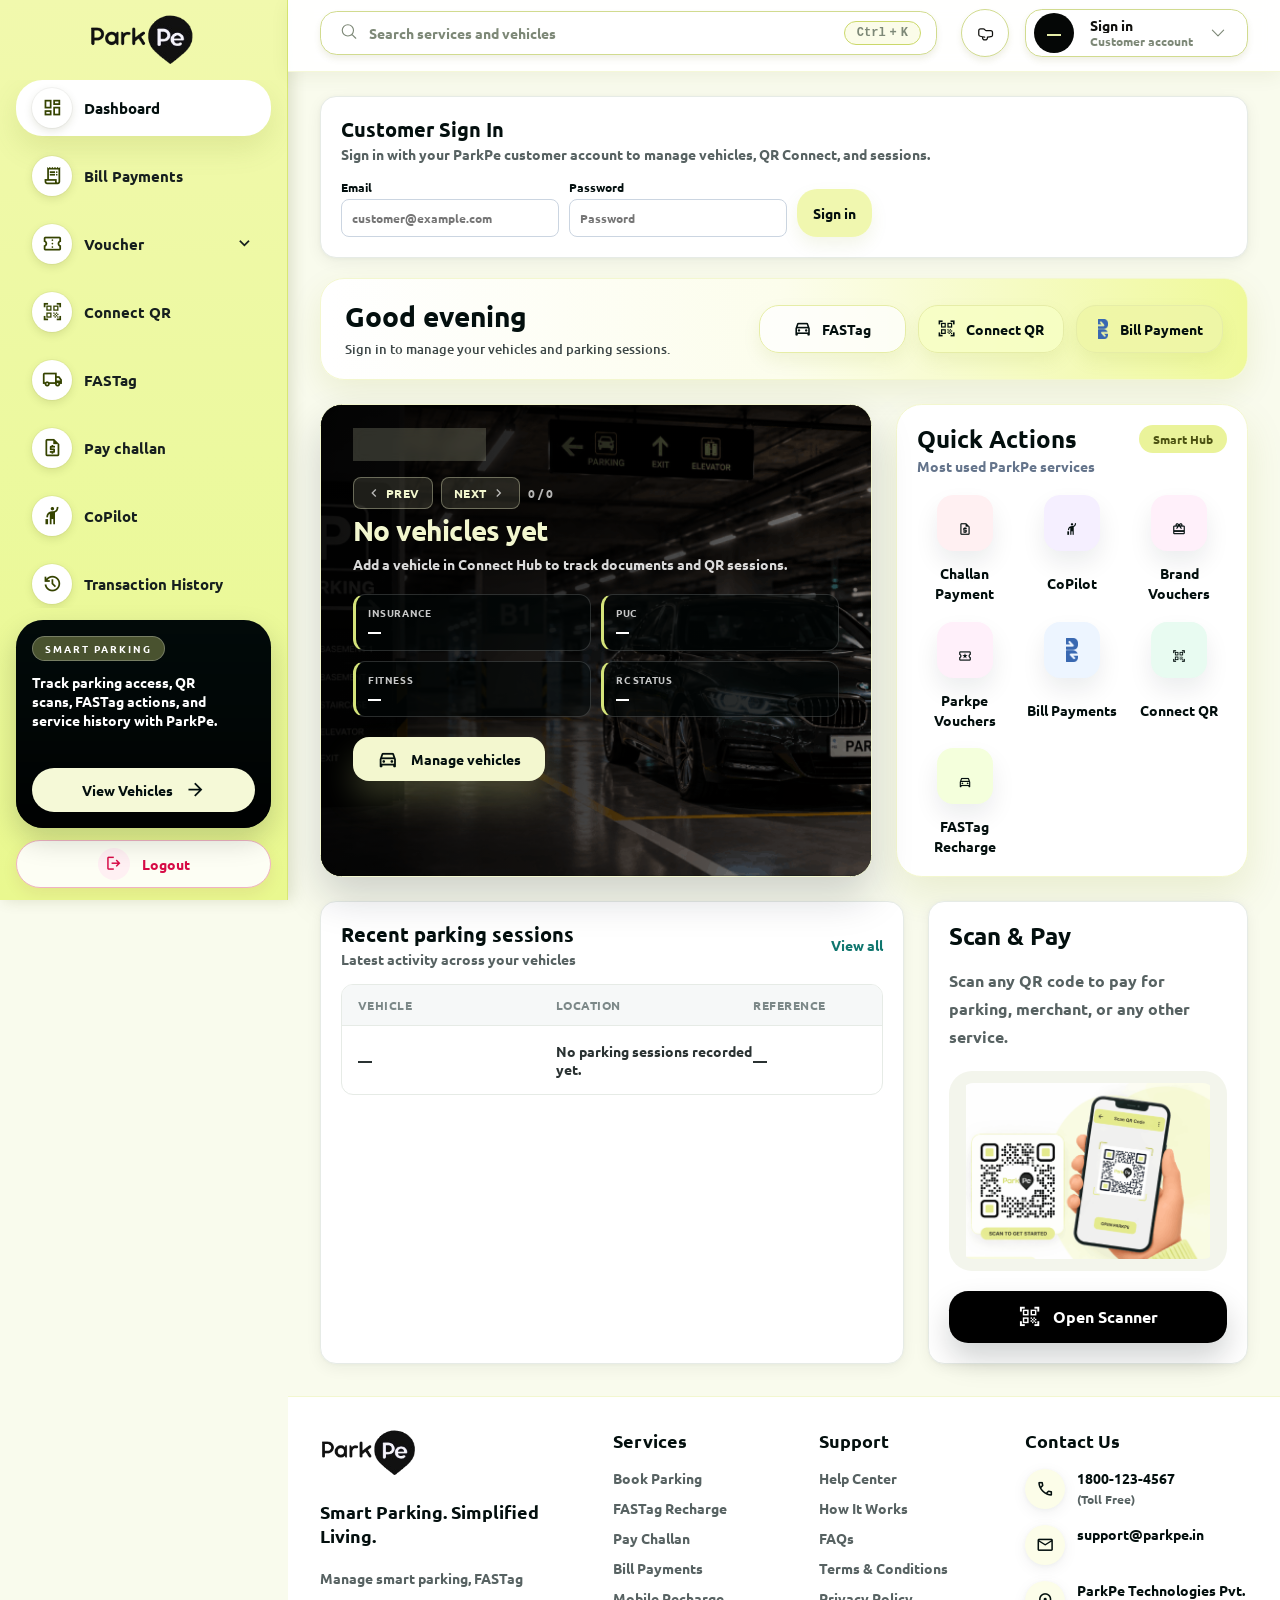
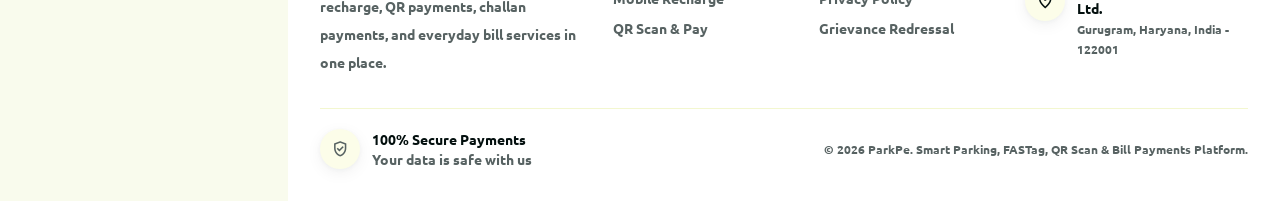
==== commit e5b74c9e: "feat: settle retailer commission and open service sheets on the desk Track BBPS, wallet, TDS, and pe" ====
--- a/apps/parkpe/dashboard/index.html
+++ b/apps/parkpe/dashboard/index.html
@@ -11,7 +11,7 @@
       href="https://fonts.googleapis.com/css2?family=Material+Symbols+Outlined:opsz,wght,FILL,GRAD@24,400,0,0&family=Ubuntu:wght@400;500;600;700&display=swap"
       rel="stylesheet"
     />
-    <link rel="stylesheet" href="../css/dashboard.css?v=15" />
+    <link rel="stylesheet" href="../css/dashboard.css?v=18" />
   </head>
   <body>
     <a class="skip" href="#content">Skip to dashboard</a>
@@ -164,10 +164,10 @@
 
             <div class="menu-wrap">
               <button class="profile-btn" type="button" aria-label="Account menu" aria-expanded="false">
-                <span class="avatar">PU</span>
+                <span class="avatar" data-parkpe-avatar>—</span>
                 <span class="profile-text">
-                  <strong>ParkPe User</strong>
-                  <span>user@parkpe.in</span>
+                  <strong data-parkpe-user-name>Sign in</strong>
+                  <span data-parkpe-user-email>Not signed in</span>
                 </span>
                 <svg class="chevron" width="18" height="18" viewBox="0 0 24 24" fill="none" stroke="currentColor" stroke-width="1.5" aria-hidden="true">
                   <path stroke-linecap="round" stroke-linejoin="round" d="m19.5 8.25-7.5 7.5-7.5-7.5" />
@@ -180,7 +180,7 @@
                 </a>
                 <a class="menu-item" href="#account-settings">
                   <svg viewBox="0 0 24 24" fill="none" stroke="currentColor" stroke-width="1.5"><path stroke-linecap="round" stroke-linejoin="round" d="M16.5 10.5V6.75a4.5 4.5 0 1 0-9 0v3.75m-.75 11.25h10.5a2.25 2.25 0 0 0 2.25-2.25v-6.75a2.25 2.25 0 0 0-2.25-2.25H6.75a2.25 2.25 0 0 0-2.25 2.25v6.75a2.25 2.25 0 0 0 2.25 2.25Z" /></svg>
-                  Change password
+                  Security &amp; Password
                 </a>
                 <a class="menu-item" href="#support">
                   <svg viewBox="0 0 24 24" fill="none" stroke="currentColor" stroke-width="1.5"><path stroke-linecap="round" stroke-linejoin="round" d="M9.879 7.519c1.171-1.025 3.071-1.025 4.242 0 1.172 1.025 1.172 2.687 0 3.712-.203.179-.43.326-.67.442-.745.361-1.45.999-1.45 1.827v.75M21 12a9 9 0 1 1-18 0 9 9 0 0 1 18 0Zm-9 5.25h.008v.008H12v-.008Z" /></svg>
@@ -199,12 +199,26 @@
 
       <main class="workspace" id="content" tabindex="-1">
         <div class="page">
+          <div id="parkpe-login-wall" class="card" hidden style="margin-bottom:20px">
+            <div class="card-head">
+              <div>
+                <h2>Customer Sign In</h2>
+                <p class="card-lead">Sign in with your ParkPe customer account to manage vehicles, QR Connect, and sessions.</p>
+              </div>
+            </div>
+            <form id="parkpe-login-form" style="display:flex;flex-wrap:wrap;gap:10px;align-items:flex-end;margin-top:12px">
+              <label style="display:grid;gap:4px;font-size:12px;font-weight:600">Email<input name="email" type="email" required placeholder="customer@example.com" style="height:38px;padding:0 10px;border:1px solid #cbd5e1;border-radius:8px" /></label>
+              <label style="display:grid;gap:4px;font-size:12px;font-weight:600">Password<input name="password" type="password" required placeholder="Password" style="height:38px;padding:0 10px;border:1px solid #cbd5e1;border-radius:8px" /></label>
+              <button class="pill-btn pill-green" type="submit" style="border:0;cursor:pointer">Sign in</button>
+              <span data-parkpe-login-msg style="font-size:12px;color:#b91c1c"></span>
+            </form>
+          </div>
           <div id="view-dashboard" class="page-in">
             <section class="welcome">
               <div class="welcome-grid">
                 <div>
                   <h1 id="greeting">Good afternoon</h1>
-                  <p class="welcome-lead" id="welcome-summary">2 vehicles · 1 parking session due</p>
+                  <p class="welcome-lead" id="welcome-summary">Loading account…</p>
                 </div>
                 <div class="welcome-actions">
                   <a class="pill-btn pill-white" href="#fastag"><span class="mi">directions_car</span> FASTag</a>
@@ -226,16 +240,16 @@
                   <div class="carousel-nav">
                     <button class="carousel-prev" type="button"><span class="mi">chevron_left</span> Prev</button>
                     <button class="carousel-next" type="button">Next <span class="mi">chevron_right</span></button>
-                    <span class="slide-count">1 / 2</span>
+                    <span class="slide-count">0 / 0</span>
                   </div>
                   <div class="hero-slide">
-                    <h2 aria-live="polite">DL 01 AB 1234</h2>
-                    <p class="hero-sub">Hyundai Creta | Polar White</p>
+                    <h2 aria-live="polite">No vehicles yet</h2>
+                    <p class="hero-sub">Add a vehicle in Connect Hub to track documents and QR sessions.</p>
                     <div class="stat-grid">
-                      <div class="stat" data-key="insurance"><small>Insurance</small><strong>12 Mar 2027</strong></div>
-                      <div class="stat is-alert" data-key="puc"><small>PUC</small><strong>Exp: 18 days</strong></div>
-                      <div class="stat" data-key="fitness"><small>Fitness</small><strong>4 Jan 2028</strong></div>
-                      <div class="stat" data-key="rc"><small>RC status</small><strong>Verified</strong></div>
+                      <div class="stat" data-key="insurance"><small>Insurance</small><strong>—</strong></div>
+                      <div class="stat" data-key="puc"><small>PUC</small><strong>—</strong></div>
+                      <div class="stat" data-key="fitness"><small>Fitness</small><strong>—</strong></div>
+                      <div class="stat" data-key="rc"><small>RC status</small><strong>—</strong></div>
                     </div>
                     <a class="hero-cta" href="#connect"><span class="mi">directions_car</span> Manage vehicles</a>
                   </div>
@@ -293,30 +307,18 @@
                   <a class="app-link" href="#transactions">View all</a>
                 </div>
                 <div class="table-wrap">
-                  <div class="table">
+                  <div class="table" data-parkpe-sessions-table>
                     <div class="table-head">
                       <span>Vehicle</span>
                       <span>Location</span>
-                      <span>Duration</span>
+                      <span>Reference</span>
                       <span>Status</span>
                     </div>
                     <div class="table-row">
-                      <strong>DL 01 AB 1234</strong>
-                      <span>Cyber Hub, Gurugram</span>
-                      <span>2h 15m</span>
-                      <span class="status status-active">Active</span>
-                    </div>
-                    <div class="table-row">
-                      <strong>HR 26 DK 9081</strong>
-                      <span>DLF Cyber City</span>
-                      <span>45m</span>
-                      <span class="status status-paid">Paid</span>
-                    </div>
-                    <div class="table-row is-due">
-                      <strong>DL 8C AX 4410</strong>
-                      <span>Select Citywalk</span>
-                      <span>1h</span>
-                      <span class="status status-due">Due</span>
+                      <span>—</span>
+                      <span>No parking sessions recorded yet.</span>
+                      <span>—</span>
+                      <span class="status">—</span>
                     </div>
                   </div>
                 </div>
@@ -399,7 +401,9 @@
       </main>
     </div>
     <div class="toast" id="toast" role="status" hidden></div>
-    <script src="../js/screens.js?v=16"></script>
-    <script src="../js/dashboard.js?v=15"></script>
+    <script type="module" src="../js/hub.js?v=2"></script>
+    <script type="module" src="../js/session.js?v=3"></script>
+    <script src="../js/screens.js?v=24"></script>
+    <script src="../js/dashboard.js?v=18"></script>
   </body>
 </html>
--- a/apps/parkpe/css/dashboard.css
+++ b/apps/parkpe/css/dashboard.css
@@ -2859,3 +2859,427 @@
     grid-template-columns: repeat(5, minmax(0, 1fr));
   }
 }
+
+
+.svc { display: grid; gap: 1.15rem; color: #031f1d; min-width: 0; }
+.svc h1, .svc h2, .svc h3 { margin: 0; letter-spacing: -0.03em; }
+.svc h1 { font-size: clamp(2rem, 4vw, 2.6rem); font-weight: 800; }
+.svc h2 { font-size: 1.35rem; font-weight: 800; }
+.svc p { margin: 0; }
+.svc-kicker { margin: 0; font-size: 0.75rem; font-weight: 800; letter-spacing: 0.06em; text-transform: uppercase; color: #6b7c2f; }
+.svc-kicker-dark { color: #111; }
+.svc-kicker-olive { color: #7f9b2e; letter-spacing: 0.12em; }
+.svc-muted, .svc small { color: #5d7194; font-weight: 600; }
+.svc-lime { min-height: 200px; border: 1px solid #dfe7c5; border-radius: 24px; background: #e6eda7; padding: 1.75rem; }
+.svc-lime h1 { margin-top: 0.75rem; }
+.svc-lime p { margin-top: 1rem; max-width: 34rem; font-size: 0.92rem; font-weight: 600; line-height: 1.5; color: #2f3e2f; }
+.svc-park { background-image: linear-gradient(90deg, rgb(239, 248, 162) 0%, rgba(245, 245, 245, 0.62) 65%, rgba(255, 255, 255, 0.46) 100%), url("../assets/img/landing-page/parking-location.svg"); background-size: cover; background-position: center; }
+.svc-split { display: grid; gap: 1.25rem; }
+.svc-card { border: 1px solid #e2e8f0; border-radius: 1.15rem; background: #fff; padding: 1.25rem 1.35rem; box-shadow: 0 1px 2px rgba(15, 23, 42, 0.04); }
+.svc-label, .svc-card label, .svc-qr label, .svc-ride-form label, .svc-book label, .svc-pair label { display: grid; gap: 0.35rem; font-size: 0.88rem; font-weight: 700; color: #475569; }
+.svc-input, .svc-card input, .svc-card select, .svc-card textarea, .svc-qr textarea, .svc-qr input, .svc-ride-form input, .svc-pair input, .svc-book input, .svc-support-form input, .svc-support-form select, .svc-support-form textarea, .svc-icon-field input, .svc-icon-field select, .svc-rupee input, .svc-search input { width: 100%; border: 1px solid #e2e8f0; border-radius: 0.85rem; background: #fff; color: #1e293b; font: inherit; font-size: 0.92rem; font-weight: 700; }
+.svc-input, .svc-card input, .svc-card select, .svc-icon-field input, .svc-icon-field select, .svc-rupee input, .svc-pair input, .svc-book input, .svc-support-form input, .svc-support-form select, .svc-ride-form input { min-height: 3rem; padding: 0 0.85rem; }
+.svc-card textarea, .svc-qr textarea, .svc-support-form textarea { padding: 0.75rem 0.85rem; }
+.svc-upper { text-transform: uppercase; }
+.svc-input:focus, .svc-card input:focus, .svc-card select:focus, .svc-card textarea:focus, .svc-qr textarea:focus, .svc-qr input:focus, .svc-icon-field input:focus, .svc-icon-field select:focus, .svc-rupee input:focus { outline: none; border-color: #0f7a39; box-shadow: 0 0 0 4px rgba(230, 237, 124, 0.45); }
+.svc-submit, .svc-challan-actions > button, .svc-ride-form button[type="submit"], .svc-balance-form button, .svc-voucher-actions button:first-child { display: inline-flex; min-height: 3rem; align-items: center; justify-content: center; gap: 0.45rem; border: 0; border-radius: 0.85rem; background: #111; color: #fff; font: inherit; font-weight: 800; cursor: pointer; }
+.svc-submit-soft { background: #aeb88a; }
+.svc-selected, .svc-count { margin: 0.35rem 0 0; color: #64748b; font-size: 0.78rem; font-weight: 700; }
+.svc-issuers { max-height: 11rem; }
+.svc-aside { border: 1px solid #dfe7c5; border-radius: 1rem; background: #fbfcf5; padding: 1.25rem; }
+.svc-aside > p { margin-top: 0.6rem; color: #2f3e2f; font-size: 0.9rem; font-weight: 600; line-height: 1.55; }
+.svc-features { display: grid; grid-template-columns: 1fr 1fr; gap: 0.65rem; margin-top: 1rem; }
+.svc-feature { display: flex; align-items: center; justify-content: space-between; gap: 0.5rem; border: 1px solid #e2e8f0; border-radius: 0.75rem; background: rgba(255,255,255,0.9); padding: 0.55rem 0.75rem; font-size: 0.82rem; font-weight: 700; }
+.svc-feature span { display: flex; align-items: center; gap: 0.45rem; }
+.svc-feature i { width: 0.45rem; height: 0.45rem; border-radius: 50%; background: #16a34a; }
+.svc-feature svg { width: 1rem; height: 1rem; fill: none; stroke: #16a34a; stroke-width: 2; }
+.svc-note { margin-top: 1rem; border-radius: 0.75rem; background: #031f1d; color: #fff; padding: 0.8rem; }
+.svc-note p { color: #e6ed7c; font-size: 0.75rem; font-weight: 800; }
+.svc-note span { display: block; margin-top: 0.3rem; color: rgba(255,255,255,0.8); font-size: 0.75rem; line-height: 1.45; }
+.svc-challan-hero { display: grid; gap: 1rem; overflow: hidden; border: 1px solid #e5e9c6; border-radius: 1.15rem; background: linear-gradient(135deg, #fff, #fffffb 40%, #f3f7cf); padding: 1.1rem 1.25rem; }
+.svc-challan-hero h1 { font-size: clamp(2rem, 4vw, 2.6rem); font-weight: 900; }
+.svc-challan-hero p { margin-top: 0.7rem; max-width: 36rem; font-weight: 600; line-height: 1.45; color: #334155; }
+.svc-challan-hero img { display: none; width: min(100%, 280px); justify-self: end; object-fit: contain; }
+.svc-promises, .svc-trust, .svc-layers, .svc-wallets, .svc-park-tiles { display: grid; gap: 0.85rem; }
+.svc-promises { margin-top: 1.2rem; }
+.svc-promises > div, .svc-trust > div { display: flex; align-items: center; gap: 0.7rem; }
+.svc-promises .mi, .svc-trust .mi { display: grid; width: 2.5rem; height: 2.5rem; place-items: center; border-radius: 0.75rem; background: #e6eda7; color: #6b7c1f; }
+.svc-trust .mi { border-radius: 50%; background: #fff; color: #155c35; }
+.svc-promises strong, .svc-trust strong { display: block; font-size: 0.82rem; }
+.svc-promises small, .svc-trust small { color: #64748b; font-size: 0.72rem; font-weight: 600; }
+.svc-stephead, .svc-title-row, .svc-side-head { display: flex; align-items: center; gap: 0.8rem; }
+.svc-stephead > span, .svc-side-head > span { display: grid; width: 2.6rem; height: 2.6rem; place-items: center; border-radius: 50%; background: #e6eda7; font-weight: 900; }
+.svc-stephead p, .svc-title-row p { color: #64748b; font-size: 0.82rem; font-weight: 600; }
+.svc-challan-grid { display: grid; gap: 1rem; margin-top: 1.2rem; }
+.svc-icon-field { position: relative; display: block; }
+.svc-icon-field > .mi { position: absolute; left: 0.85rem; top: 50%; transform: translateY(-50%); color: #031f1d; }
+.svc-icon-field input, .svc-icon-field select { padding-left: 2.8rem; }
+.svc-chev { right: 0.7rem; left: auto; pointer-events: none; }
+.svc-icon-field select { appearance: none; }
+.svc-challan-grid small, .svc-label small { color: #64748b; font-size: 0.75rem; font-weight: 600; }
+.svc-safe { display: flex; gap: 0.7rem; align-items: flex-start; border: 1px solid #e3e7c6; border-radius: 1rem; background: #fcfde9; padding: 0.9rem; }
+.svc-safe .mi { color: #155c35; font-size: 2rem; }
+.svc-safe p { color: #475569; font-size: 0.75rem; font-weight: 600; }
+.svc-challan-actions { display: flex; flex-wrap: wrap; align-items: center; gap: 1rem; margin-top: 0.4rem; }
+.svc-challan-actions > button { min-width: 14rem; background: #06372f; border-radius: 0.8rem; }
+.svc-challan-actions > button .mi { display: grid; width: 1.7rem; height: 1.7rem; place-items: center; border: 1px solid rgba(255,255,255,.7); border-radius: 50%; }
+.svc-challan-actions > span { display: inline-flex; align-items: center; gap: 0.35rem; color: #475569; font-size: 0.85rem; font-weight: 700; }
+.svc-challan-actions i { color: #cbd5e1; font-style: normal; }
+.svc-how { display: grid; gap: 1rem; margin-top: 1rem; }
+.svc-how > div { display: flex; align-items: center; gap: 0.8rem; }
+.svc-how .mi { display: grid; width: 3.4rem; height: 3.4rem; flex: none; place-items: center; border-radius: 50%; background: #f3f7cf; color: #155c35; font-size: 1.7rem; }
+.svc-how small { color: #7f892b; font-weight: 800; }
+.svc-how p { color: #64748b; font-size: 0.85rem; font-weight: 600; }
+.svc-trust { border: 1px solid #e4e8c7; border-radius: 1.2rem; background: linear-gradient(90deg, #fcfde9, #fff 40%, #f3f7cf); padding: 1rem 1.2rem; }
+.svc-challan-hit { display: flex; justify-content: space-between; gap: 1rem; margin-top: 0.8rem; border-top: 1px solid #eef2e4; padding-top: 0.8rem; }
+.svc-challan-hit p { color: #64748b; font-size: 0.8rem; font-weight: 600; }
+.svc-narrow { max-width: 32rem; }
+.svc-qr, .svc-support-form, .svc-book { display: grid; gap: 0.75rem; }
+.svc-qr-extra { display: grid; gap: 0.6rem; }
+.svc-qr-result { border: 1px solid #dce98d; border-radius: 0.9rem; background: rgba(237, 245, 167, 0.35); padding: 1rem; }
+.svc-qr-result a, .svc-tx-hero a, .svc-support-head a, .svc-wallets a { color: #526700; font-weight: 800; }
+.svc-voucher-hero { position: relative; min-height: 15rem; overflow: hidden; border: 1px solid #e7efb0; border-radius: 1.7rem; background: linear-gradient(90deg, #fff, #fbfdec 45%, #effa9d); padding: 1.4rem; box-shadow: 0 18px 46px rgba(126, 141, 6, 0.13); }
+.svc-voucher-hero h1 { font-size: clamp(2.2rem, 4vw, 3.4rem); line-height: 1.02; font-weight: 900; }
+.svc-voucher-hero p { margin-top: 1rem; max-width: 28rem; color: #19345f; font-weight: 700; }
+.svc-voucher-hero img, .svc-voucher-float { display: none; }
+.svc-voucher-list { padding: 0; overflow: hidden; }
+.svc-voucher-bar, .svc-stats, .svc-table-head, .svc-table-row { padding: 1rem 1.15rem; }
+.svc-voucher-bar { display: grid; gap: 0.8rem; border-bottom: 1px solid #e7efb0; }
+.svc-title-row .mi, .svc-bag { display: grid; width: 3rem; height: 3rem; flex: none; place-items: center; border-radius: 50%; background: #fbfdec; color: #526700; }
+.svc-bag { background: #fff0fa; color: #d10b83; }
+.svc-search { position: relative; display: block; }
+.svc-search .mi { position: absolute; top: 50%; color: #91a0ba; transform: translateY(-50%); }
+.svc-search input { min-height: 3rem; padding-right: 2.6rem; }
+.svc-voucher-bar .svc-search .mi { right: 0.9rem; }
+.svc-search-lg .mi { left: 1rem; }
+.svc-search-lg input { padding-left: 2.8rem; border-radius: 1.3rem; min-height: 3.4rem; }
+.svc-voucher-actions { display: flex; flex-wrap: wrap; gap: 0.6rem; }
+.svc-voucher-actions button, .svc-outline, .svc-chip, .svc-chips button, .svc-back, .svc-ghost, .svc-actions button, .svc-brand > button { display: inline-flex; min-height: 2.8rem; align-items: center; gap: 0.4rem; border-radius: 1rem; border: 1px solid #dbe3ee; background: #fff; color: #19345f; font: inherit; font-size: 0.85rem; font-weight: 800; cursor: pointer; padding: 0 1rem; text-decoration: none; }
+.svc-stats { display: grid; gap: 0.7rem; border-bottom: 1px solid #e7efb0; }
+.svc-stats article { display: flex; min-height: 5.5rem; align-items: center; justify-content: space-between; border: 1px solid #e7efb0; border-radius: 1.1rem; background: #fbfdec; padding: 0.8rem 1rem; }
+.svc-stats small { display: block; font-size: 0.72rem; font-weight: 800; letter-spacing: 0.06em; text-transform: uppercase; color: #5d7194; }
+.svc-stats strong { display: block; margin-top: 0.45rem; font-size: 1.35rem; }
+.svc-stats .mi { display: grid; width: 2.6rem; height: 2.6rem; place-items: center; border-radius: 50%; background: rgba(255,255,255,.7); color: #526700; }
+.svc-table-head, .svc-table-row, .svc-txn { display: grid; gap: 0.45rem; align-items: center; }
+.svc-table-head { display: none; background: #f7f9e8; color: #526700; font-size: 0.72rem; font-weight: 800; letter-spacing: 0.04em; text-transform: uppercase; }
+.svc-table-row { border-top: 1px solid #eef3d4; background: #fffef8; }
+.svc-table-row > div:first-child { display: flex; align-items: center; gap: 0.65rem; }
+.svc-table-row .mi { display: grid; width: 2.4rem; height: 2.4rem; place-items: center; border-radius: 50%; background: #edfa91; color: #526700; }
+.svc-table-row small, .svc-vrow small { display: block; color: #5d7194; font-size: 0.75rem; font-weight: 600; }
+.svc-pill { width: fit-content; border: 1px solid #d5e09a; border-radius: 999px; background: #f4f8cf; padding: 0.35rem 0.7rem; color: #526700; font-size: 0.72rem; font-style: normal; font-weight: 800; }
+.svc-back { margin-bottom: 0.2rem; border: 0; background: transparent; padding-left: 0; }
+.svc-back .mi { display: grid; width: 2rem; height: 2rem; place-items: center; border-radius: 50%; background: #fff; box-shadow: 0 1px 3px rgba(0,0,0,.08); }
+.svc-two { display: grid; gap: 0.9rem; }
+.svc-rupee { display: flex; min-height: 3rem; align-items: center; border: 1px solid #dbe3ee; border-radius: 0.85rem; background: #fffef9; padding: 0 0.8rem; }
+.svc-rupee b { margin-right: 0.4rem; color: #526700; }
+.svc-rupee input { border: 0; box-shadow: none; font-size: 1.2rem; }
+.svc-chips { display: flex; flex-wrap: wrap; gap: 0.5rem; }
+.svc-chips button.is-on, .svc-chip.is-on, .svc-denom.is-on, .svc-tabs .is-on { border-color: #111; background: #111; color: #fff; }
+.svc-rules { border-radius: 1.15rem; background: linear-gradient(160deg, #fbfdec, #f0f99f); padding: 1rem; }
+.svc-rules > div, .svc-steps > div { border-radius: 0.85rem; background: rgba(255,255,255,.85); padding: 0.75rem; }
+.svc-rules > div + div, .svc-steps > div + div { margin-top: 0.45rem; }
+.svc-rules p, .svc-steps p { color: #5d7194; font-size: 0.75rem; font-weight: 600; }
+.svc-pair { display: grid; gap: 0.7rem; }
+.svc-pin { position: relative; }
+.svc-pin button { position: absolute; right: 0.4rem; top: 50%; transform: translateY(-50%); border: 0; background: transparent; cursor: pointer; }
+.svc-balance { display: grid; gap: 1rem; border: 1px solid #e7efb0; border-radius: 1.5rem; background: linear-gradient(160deg, #fff, #fbfdec 40%, #eaf58d); padding: 1.2rem; }
+.svc-balance aside { border-radius: 1.2rem; background: #fff; padding: 1.1rem; }
+.svc-balance aside strong { display: block; margin: 0.8rem 0; font-size: 2.2rem; }
+.svc-balance-form { display: grid; gap: 0.6rem; margin-top: 1rem; border-radius: 1.1rem; background: rgba(255,255,255,.9); padding: 0.7rem; }
+.svc-brand-head { display: grid; gap: 0.9rem; }
+.svc-brand-title { display: flex; align-items: center; gap: 0.8rem; }
+.svc-round { display: grid; width: 3rem; height: 3rem; place-items: center; border-radius: 50%; background: #111; color: #fff; text-decoration: none; }
+.svc-brand-layout { display: grid; gap: 1rem; align-items: start; }
+.svc-brand-group header { display: flex; align-items: center; justify-content: space-between; gap: 0.6rem; border-bottom: 1px solid #edf0f4; margin: -1.25rem -1.35rem 1rem; padding: 0.9rem 1.15rem; }
+.svc-brand-group header > div { display: flex; align-items: center; gap: 0.6rem; }
+.svc-brand-group header .mi { display: grid; width: 2.6rem; height: 2.6rem; place-items: center; border-radius: 50%; background: #edf49f; }
+.svc-brand-group header > span { border-radius: 999px; background: #f7f9ec; padding: 0.35rem 0.7rem; color: #526700; font-size: 0.72rem; font-weight: 800; }
+.svc-brand-grid { display: grid; gap: 0.7rem; }
+.svc-brand { position: relative; display: flex; min-height: 13rem; flex-direction: column; align-items: center; border: 1px solid #e5eaf0; border-radius: 1.15rem; padding: 1rem; text-align: center; }
+.svc-off, .svc-savers b { border: 1px solid #b7efd7; border-radius: 999px; background: #eafff5; padding: 0.2rem 0.5rem; color: #007d5d; font-size: 0.68rem; font-weight: 800; }
+.svc-off { position: absolute; right: 0.7rem; top: 0.7rem; }
+.svc-avatar { display: grid; width: 3.6rem; height: 3.6rem; place-items: center; border-radius: 50%; color: #fff; font-size: 1.2rem; font-weight: 900; }
+.svc-brand h3 { margin-top: 0.7rem; }
+.svc-brand p { margin-top: 0.25rem; color: #5d7194; font-size: 0.75rem; font-weight: 600; }
+.svc-brand > button { margin-top: auto; }
+.svc-steps > div { display: flex; gap: 0.7rem; }
+.svc-steps b { display: grid; width: 2.4rem; height: 2.4rem; flex: none; place-items: center; border-radius: 50%; background: #e8ef9b; }
+.svc-why { border-radius: 1.4rem; background: #06372f; color: #fff; padding: 1.15rem; }
+.svc-why h2 { color: #f1f6b9; }
+.svc-why .mi { background: #edf49f; color: #526700; }
+.svc-why ul { display: grid; gap: 0.7rem; margin: 0.9rem 0 0; padding: 0; list-style: none; font-weight: 700; }
+.svc-why li::before { content: "✓ "; }
+.svc-savers { display: grid; gap: 0.55rem; margin-top: 0.7rem; }
+.svc-savers button { display: flex; width: 100%; align-items: center; gap: 0.65rem; border: 1px solid #e5eaf0; border-radius: 1rem; background: #fff; padding: 0.65rem; text-align: left; cursor: pointer; }
+.svc-savers .svc-avatar { width: 2.5rem; height: 2.5rem; font-size: 0.95rem; }
+.svc-savers small { display: block; color: #5d7194; font-weight: 600; }
+.svc-empty { display: grid; min-height: 12rem; place-items: center; border: 1px dashed #cad5e2; border-radius: 1.2rem; background: #f8fafc; padding: 1.5rem; text-align: center; }
+.svc-empty .mi { font-size: 2.4rem; color: #687018; }
+.svc-modal { position: fixed; inset: 0; z-index: 80; display: grid; place-items: center; background: rgba(3, 15, 14, 0.55); padding: 1rem; }
+.svc-modal-card { width: min(100%, 32rem); border-radius: 1.5rem; background: #fff; padding: 1.3rem; }
+.svc-modal-head { display: flex; align-items: flex-start; gap: 0.8rem; }
+.svc-modal-head button { margin-left: auto; display: grid; width: 2.4rem; height: 2.4rem; place-items: center; border: 0; border-radius: 50%; background: #f4f6ed; cursor: pointer; }
+.svc-denoms { display: grid; grid-template-columns: 1fr 1fr; gap: 0.55rem; margin: 0.6rem 0 0.9rem; }
+.svc-denom { min-height: 2.8rem; border: 1px solid #dbe3ee; border-radius: 0.8rem; background: #fff; font-weight: 800; cursor: pointer; }
+.svc-ride { overflow: hidden; border: 1px solid #e7efb0; border-radius: 1.35rem; background: linear-gradient(135deg, #fff 0%, #f7fbe8 45%, #edf5a7 100%); padding: 1.4rem; box-shadow: 0 16px 40px rgba(104, 112, 24, 0.12); }
+.svc-ride-top { display: flex; justify-content: space-between; gap: 1rem; }
+.svc-ride h1 { margin-top: 0.4rem; }
+.svc-ride-top p { margin-top: 0.7rem; max-width: 40rem; color: #5f6a63; font-weight: 600; }
+.svc-ride-mark { display: none; width: 4rem; height: 4rem; place-items: center; border-radius: 1rem; background: #687018; color: #fff; }
+.svc-ride-mark .mi { font-size: 2rem; }
+.svc-ride-form { display: grid; gap: 0.7rem; margin-top: 1rem; border: 1px solid rgba(255,255,255,.8); border-radius: 1.1rem; background: rgba(255,255,255,.95); padding: 1rem; }
+.svc-ride-form > div { display: flex; flex-wrap: wrap; gap: 0.6rem; }
+.svc-swap { display: grid; width: 2.4rem; height: 2.4rem; place-items: center; justify-self: center; border: 1px solid #dce98d; border-radius: 50%; background: #f7fbe8; color: #687018; }
+.svc-hint { color: #64748b; font-size: 0.75rem; font-weight: 600; }
+.svc-pills { display: flex; flex-wrap: wrap; gap: 0.4rem; margin-top: 0.8rem; }
+.svc-pills > span, .svc-secure { border-radius: 999px; background: rgba(255,255,255,.7); padding: 0.3rem 0.65rem; color: #4a5512; font-size: 0.75rem; font-weight: 800; }
+.svc-ride-results { display: grid; gap: 0.7rem; }
+.svc-ride-results article { border: 1px solid #e2e8f0; border-radius: 1rem; background: #fff; padding: 0.9rem; }
+.svc-tx-hero { display: grid; gap: 1rem; overflow: hidden; border: 1px solid #d7df83; border-radius: 1.5rem; background: linear-gradient(90deg, #f8fadf, #eef3b7 50%, #e6eda7); padding: 1.25rem; }
+.svc-secure { display: inline-flex; align-items: center; gap: 0.35rem; border: 1px solid #cad572; color: #526700; letter-spacing: 0.08em; text-transform: uppercase; font-size: 0.68rem; }
+.svc-tx-hero p { margin-top: 0.45rem; max-width: 36rem; color: #536070; font-weight: 600; }
+.svc-tx-hero a { display: inline-flex; margin-top: 0.7rem; }
+.svc-tx-stats { display: grid; grid-template-columns: 1fr 1fr; gap: 0.5rem; }
+.svc-tx-stats article { min-height: 6.5rem; border: 1px solid #d1da78; border-radius: 1rem; background: rgba(255,255,255,.78); padding: 0.8rem; }
+.svc-tx-stats .mi { display: grid; width: 2rem; height: 2rem; place-items: center; border: 1px solid #dae38e; border-radius: 0.7rem; background: #f0f5c5; }
+.svc-tx-stats strong { display: block; margin-top: 0.7rem; font-size: 1.25rem; }
+.svc-tx-stats small { color: #64748b; font-weight: 700; }
+.svc-tx-table { padding: 0; overflow: hidden; }
+.svc-tx-controls { display: flex; flex-wrap: wrap; align-items: center; justify-content: space-between; gap: 0.75rem; }
+.svc-tx-controls .svc-search-lg { flex: 1 1 240px; }
+.svc-txn { padding: 0.85rem 1rem; border-top: 1px solid #eef2e4; }
+.svc-txn-head { display: none; border-top: 0; background: #f7f9e8; color: #526700; font-size: 0.72rem; font-weight: 800; text-transform: uppercase; }
+.svc-txn-empty { display: flex; flex-wrap: wrap; align-items: center; justify-content: space-between; gap: 0.75rem; padding: 1.2rem 1rem; color: #536070; font-weight: 600; }
+.svc-pill.is-active { background: #fff6e8; border-color: #f3d08a; color: #9a6716; }
+.svc-pill.is-closed { background: #eaf8f2; border-color: #b7e6d1; color: #13845e; }
+.svc-connect-head, .svc-support-head { display: flex; flex-wrap: wrap; align-items: center; justify-content: space-between; gap: 0.8rem; }
+.svc-connect-head a, .svc-connect-head button { display: inline-flex; min-height: 2.5rem; align-items: center; gap: 0.3rem; border: 0; border-radius: 0.8rem; background: #111; color: #fff; padding: 0 0.9rem; font: inherit; font-weight: 700; text-decoration: none; cursor: pointer; }
+.svc-tabs { display: grid; grid-template-columns: repeat(3, 1fr); gap: 0.25rem; border: 1px solid #e7efb0; border-radius: 1rem; background: rgba(243, 247, 207, 0.45); padding: 0.25rem; }
+.svc-tabs button { min-height: 2.6rem; border: 0; border-radius: 0.75rem; background: transparent; font: inherit; font-weight: 700; color: #64748b; cursor: pointer; }
+.svc-tabs .is-on { background: #fff; color: #111; box-shadow: 0 1px 2px rgba(0,0,0,.06); }
+.svc-connect-grid { display: grid; gap: 0.9rem; }
+.svc-vrow { display: flex; width: 100%; flex-direction: column; margin-top: 0.4rem; border: 0; border-radius: 0.8rem; background: transparent; padding: 0.55rem 0.7rem; text-align: left; cursor: pointer; }
+.svc-vrow.is-on { background: #f4f8cf; box-shadow: inset 0 0 0 1px #d5e09a; }
+.svc-actions, .svc-wallets { display: grid; gap: 0.55rem; }
+.svc-wallets article { position: relative; border: 1px solid #e7efb0; border-radius: 1rem; background: #fff; padding: 0.9rem; }
+.svc-wallets small { color: #64748b; font-weight: 600; }
+.svc-wallets strong { display: block; margin-top: 0.25rem; font-size: 1.25rem; }
+.svc-wallets a { position: absolute; right: 0.8rem; top: 0.8rem; font-size: 0.72rem; }
+.svc-sticker { display: grid; width: 9rem; height: 9rem; place-items: center; margin-top: 0.8rem; border: 1px dashed #d5e09a; border-radius: 1rem; background: #fbfdec; text-align: center; }
+.svc-sticker .mi { font-size: 3rem; color: #526700; }
+.svc-park-tile { display: grid; border: 1px solid #e2e8f0; border-radius: 1rem; background: #fff; padding: 1.15rem; text-align: left; cursor: pointer; }
+.svc-park-tile > div { display: flex; justify-content: space-between; }
+.svc-park-tile .mi { display: grid; width: 3rem; height: 3rem; place-items: center; border-radius: 0.8rem; background: #d1fae5; color: #0f5f35; }
+.svc-park-tile b { border-radius: 999px; background: #f2f8dc; padding: 0.25rem 0.6rem; color: #0f5f35; font-size: 0.72rem; }
+.svc-park-tile h2 { margin-top: 1rem; }
+.svc-park-tile p { min-height: 2.6rem; margin-top: 0.4rem; color: #64748b; font-size: 0.88rem; font-weight: 600; }
+.svc-park-tile footer { display: flex; align-items: center; justify-content: space-between; margin-top: 0.8rem; border-top: 1px solid #f1f5f9; padding-top: 0.7rem; color: #94a3b8; font-size: 0.72rem; font-weight: 800; letter-spacing: 0.04em; text-transform: uppercase; }
+.svc-guides { display: grid; gap: 0.55rem; margin-top: 0.8rem; }
+.svc-guides p { border-radius: 0.8rem; background: #fbfcf5; padding: 0.7rem 0.8rem 0.7rem 2rem; font-weight: 700; color: #475569; }
+.svc-desk { border: 1px solid #dfe7c5; border-radius: 1rem; background: #f2f8dc; padding: 1.15rem; }
+.svc-desk > p { margin-top: 0.6rem; color: #52605a; font-weight: 700; line-height: 1.5; }
+.svc-desk > div { display: grid; grid-template-columns: repeat(3, 1fr); gap: 0.45rem; margin-top: 0.9rem; text-align: center; }
+.svc-desk span { border-radius: 0.8rem; background: #fff; padding: 0.7rem 0.3rem; }
+.svc-desk strong { display: block; color: #0f5f35; }
+.svc-desk small { color: #64748b; }
+.svc-stepbar { display: flex; flex-wrap: wrap; gap: 0.5rem; }
+.svc-stepbar span { border-radius: 999px; background: #fff; padding: 0.45rem 0.8rem; font-size: 0.8rem; font-weight: 800; color: #64748b; }
+.svc-stepbar .is-on { background: #111; color: #fff; }
+.svc-slot { display: grid; gap: 0.35rem; border-radius: 1rem; background: #fbfcf5; padding: 0.9rem; }
+.svc-slot strong { font-family: ui-monospace, monospace; font-size: 1.1rem; }
+.svc-history { display: flex; justify-content: space-between; gap: 1rem; }
+.svc-history p, .svc-history small { display: block; color: #64748b; font-weight: 600; }
+.svc-history b { color: #687018; font-size: 1.1rem; }
+.svc-ticket { margin-top: 0.8rem; border: 1px solid #e8efe0; border-radius: 0.85rem; padding: 0.8rem; }
+.svc-ticket div { display: flex; justify-content: space-between; gap: 0.6rem; }
+.svc-ticket span { color: #8ba0bd; font-size: 0.72rem; font-weight: 800; }
+.svc-ticket p { margin-top: 0.3rem; color: #60718d; font-size: 0.85rem; font-weight: 700; }
+.svc-settings-hero p:last-child { margin-top: 0.7rem; max-width: 40rem; color: #64748b; font-weight: 600; }
+.svc-layers article { border: 1px solid #e7efb0; border-radius: 1.3rem; background: #fff; padding: 1.2rem; }
+.svc-layers p { color: #64748b; font-weight: 700; }
+.svc-layers strong { display: block; margin: 0.6rem 0; font-size: 1.45rem; }
+.svc-layers small { color: #64748b; font-weight: 600; line-height: 1.45; }
+@media (min-width: 720px) {
+  .svc-promises, .svc-how, .svc-park-tiles { grid-template-columns: repeat(3, 1fr); }
+  .svc-stats, .svc-tx-stats { grid-template-columns: repeat(4, 1fr); }
+  .svc-brand-grid { grid-template-columns: repeat(3, 1fr); }
+  .svc-pair, .svc-qr-extra, .svc-wallets { grid-template-columns: 1fr 1fr; }
+  .svc-actions { grid-template-columns: repeat(3, 1fr); }
+  .svc-table-head, .svc-txn-head { display: grid; grid-template-columns: 1.1fr 1.2fr 0.9fr 0.7fr auto; }
+  .svc-table-row, .svc-txn { grid-template-columns: 1.1fr 1.2fr 0.9fr 0.7fr auto; }
+  .svc-challan-hero { grid-template-columns: 1fr 280px; align-items: center; }
+  .svc-challan-hero img, .svc-voucher-hero img, .svc-ride-mark { display: block; }
+  .svc-voucher-hero img { position: absolute; top: 1.2rem; right: 1.2rem; width: 42%; height: calc(100% - 2.4rem); object-fit: cover; border-radius: 1.3rem; }
+  .svc-voucher-float { position: absolute; right: 8%; bottom: 1.2rem; display: flex; align-items: center; gap: 0.6rem; min-width: 16rem; border-radius: 1.1rem; background: rgba(255,255,255,.95); padding: 0.7rem 0.9rem; box-shadow: 0 16px 30px rgba(46, 59, 4, 0.16); }
+  .svc-voucher-float .mi { display: grid; width: 2.4rem; height: 2.4rem; place-items: center; border-radius: 50%; background: #edfa91; }
+  .svc-ride-mark { display: grid; }
+  .svc-challan-grid { grid-template-columns: 1fr 1fr 220px; align-items: center; }
+  .svc-trust { grid-template-columns: repeat(4, 1fr); }
+  .svc-layers { grid-template-columns: repeat(3, 1fr); }
+}
+@media (min-width: 1024px) {
+  .svc-split, .svc-two, .svc-balance, .svc-connect-grid { grid-template-columns: 1.15fr 0.85fr; }
+  .svc-brand-layout { grid-template-columns: minmax(0, 1fr) 22rem; }
+  .svc-brand-side { position: sticky; top: 5.5rem; display: grid; gap: 1rem; }
+  .svc-ride-form { grid-template-columns: 1fr auto 1fr; align-items: end; }
+  .svc-ride-form .svc-hint, .svc-ride-form > div { grid-column: 1 / -1; }
+  .svc-tx-hero { grid-template-columns: 1fr auto; align-items: center; }
+  .svc-guides { grid-template-columns: 1fr 1fr; }
+  .pf-banner, .pf-split { grid-template-columns: minmax(0, 1fr) 24rem; }
+  .pf-split { grid-template-columns: 1fr 1fr; }
+  .ditto-book-grid, .ditto-inbox, .ditto-detail { grid-template-columns: minmax(0, 1fr) 22rem; }
+  .ditto-challan-row { grid-template-columns: minmax(0, 1fr) 11rem 8rem; }
+}
+
+.pf-banner { position: relative; display: grid; gap: 1rem; min-height: 200px; overflow: hidden; border: 1px solid #d7dc8a; border-radius: 22px; background: #f9fbd5; padding: 1rem; box-shadow: 0 14px 34px rgba(16, 35, 29, 0.12); }
+.pf-banner > img { position: absolute; inset: 0; width: 100%; height: 100%; object-fit: cover; opacity: 0.55; }
+.pf-banner::after { content: ""; position: absolute; inset: 0; background: linear-gradient(90deg, rgba(230,237,167,.95), rgba(248,247,220,.78) 55%, rgba(255,255,255,.25)); }
+.pf-id, .pf-meter { position: relative; z-index: 1; }
+.pf-id { display: flex; align-items: center; gap: 1rem; min-width: 0; }
+.pf-photo, .pf-photo-row span { display: grid; width: 6rem; height: 6rem; place-items: center; overflow: hidden; border: 1px solid #d4db86; border-radius: 22px; background: rgba(251,255,215,.8); color: #05351f; font-size: 1.6rem; font-weight: 900; cursor: pointer; }
+.pf-photo img, .pf-photo-row span img { width: 100%; height: 100%; object-fit: cover; }
+.pf-banner h1 { font-size: clamp(1.6rem, 3vw, 2.4rem); color: #052c1a; }
+.pf-id p { display: flex; align-items: center; gap: 0.45rem; margin-top: 0.35rem; font-size: 0.9rem; font-weight: 700; color: #26351f; }
+.pf-chips { display: flex; flex-wrap: wrap; gap: 0.45rem; margin-top: 0.7rem; }
+.pf-chips span { display: inline-flex; align-items: center; gap: 0.35rem; border: 1px solid #d6dc87; border-radius: 999px; background: rgba(251,255,215,.72); padding: 0.35rem 0.7rem; font-size: 0.75rem; font-weight: 800; }
+.pf-meter { display: grid; grid-template-columns: auto 1fr auto; gap: 0.75rem 1rem; align-items: center; border: 1px solid #edf0b3; border-radius: 20px; background: rgba(255,255,233,.88); padding: 1rem; text-align: left; cursor: pointer; }
+.pf-ring { display: grid; width: 5rem; height: 5rem; place-items: center; border-radius: 50%; background: conic-gradient(#cdd64f 67%, #fff 0); box-shadow: inset 0 0 0 0.55rem #ffffee; font-size: 1.15rem; font-weight: 900; color: #07351f; }
+.pf-meter small, .pf-meter em { display: block; color: #5d6048; font-size: 0.75rem; font-style: normal; font-weight: 700; }
+.pf-meter i { grid-column: 2 / -1; height: 0.55rem; border-radius: 999px; background: linear-gradient(90deg, #d8df67 67%, #fff 0); }
+.pf-tabs { display: grid; grid-template-columns: repeat(4, 1fr); gap: 0.45rem; border: 1px solid #e2e8f0; border-radius: 18px; background: #fff; padding: 0.45rem; }
+.pf-tabs button { display: flex; min-height: 2.75rem; align-items: center; justify-content: center; gap: 0.4rem; border: 0; border-radius: 12px; background: transparent; color: #475569; font: inherit; font-size: 0.9rem; font-weight: 800; cursor: pointer; }
+.pf-tabs button.is-on { background: #e6eda7; color: #10231d; box-shadow: 0 6px 16px rgba(16, 35, 29, 0.08); }
+.pf-cards { display: grid; gap: 0.8rem; grid-template-columns: repeat(4, 1fr); }
+.pf-cards article { display: flex; align-items: center; gap: 0.75rem; border: 1px solid #e2e8f0; border-radius: 1rem; background: #fff; padding: 1rem; }
+.pf-cards .mi { display: grid; width: 2.75rem; height: 2.75rem; place-items: center; border-radius: 0.8rem; }
+.tone-park { background: #ecfdf5; color: #065f46; }
+.tone-tag { background: #fffbeb; color: #92400e; }
+.tone-bill { background: #f0f9ff; color: #075985; }
+.tone-wallet { background: #f5f3ff; color: #5b21b6; }
+.pf-cards strong, .pf-cards small { display: block; }
+.pf-split { display: grid; gap: 1rem; }
+.pf-check { display: grid; gap: 0.75rem; margin: 0.8rem 0 0; padding: 0; list-style: none; }
+.pf-check li { display: flex; align-items: center; gap: 0.6rem; color: #64748b; font-size: 0.9rem; font-weight: 700; }
+.pf-check li span { width: 1.15rem; height: 1.15rem; border: 1px solid #cbd5e1; border-radius: 50%; }
+.pf-check .is-done { color: #047857; }
+.pf-check .is-done span { border-color: #10b981; background: #10b981; }
+.pf-check button, .pf-split > section > button { margin-left: auto; border: 0; background: transparent; color: #10231d; font: inherit; font-size: 0.75rem; font-weight: 800; cursor: pointer; }
+.pf-split > section > button { display: flex; width: 100%; align-items: center; gap: 0.75rem; margin: 0.45rem 0 0; border-radius: 1rem; padding: 0.7rem; text-align: left; }
+.pf-split > section > button:hover { background: rgba(230, 237, 167, 0.3); }
+.pf-split > section > button .mi { display: grid; width: 2.75rem; height: 2.75rem; place-items: center; border-radius: 0.8rem; background: rgba(230, 237, 167, 0.5); }
+.pf-split > section > button strong, .pf-split > section > button small { display: block; }
+.pf-photo-row { display: flex; flex-wrap: wrap; align-items: center; gap: 0.8rem; margin: 0.8rem 0 1rem; border: 1px solid #e6eda7; border-radius: 1rem; background: rgba(230, 237, 167, 0.2); padding: 1rem; }
+.pf-photo-row span { width: 4rem; height: 4rem; border-radius: 1rem; background: #fff; font-size: 1.1rem; }
+.pf-photo-row > label.svc-submit { display: inline-flex !important; width: auto !important; margin: 0 !important; flex: 0 0 auto; }
+.pf-photo-row p { max-width: 36rem; }
+.pf form .svc-submit, .pf .svc-card > .svc-submit { margin-top: 0.8rem; margin-left: auto; width: auto; background: #10231d; color: #e6eda7; }
+.pf-otp { display: grid; gap: 0.6rem; grid-template-columns: 1fr 1fr; margin: 0.8rem 0; }
+.pf-otp label, .ditto-check { display: flex !important; align-items: center; gap: 0.6rem; border: 1px solid #e2e8f0; border-radius: 1rem; background: #fbfce9; padding: 0.9rem; font-weight: 700; }
+.ditto-check input, .pf-otp input, .ditto-selectbar input, .ditto-challan-row input { width: auto; min-height: 0; }
+.ditto-span { grid-column: 1 / -1; }
+.ditto-row { display: flex; flex-wrap: wrap; gap: 0.6rem; margin-top: 0.8rem; }
+.ditto-row button { min-height: 2.75rem; border-radius: 0.85rem; border: 2px solid #687018; background: transparent; padding: 0 1rem; font: inherit; font-weight: 800; cursor: pointer; }
+.ditto-row .svc-submit, .ditto-row button.svc-submit { border: 0; background: #10231d; color: #e6eda7; }
+.nt { max-width: 48rem; }
+.nt-tabs { display: flex; gap: 0.5rem; border-bottom: 1px solid #eef2d4; padding-bottom: 0.5rem; }
+.nt-tabs button { border: 0; border-radius: 999px; background: #f4f7e4; padding: 0.5rem 1rem; font: inherit; font-size: 0.9rem; font-weight: 800; cursor: pointer; }
+.nt-tabs button.is-on { background: #687018; color: #fff; }
+.nt ul { display: grid; gap: 0.75rem; margin: 0; padding: 0; list-style: none; }
+.nt li { border: 1px solid #d1db8f; border-radius: 1.05rem; background: #fff; padding: 1rem; box-shadow: 0 8px 18px rgba(104, 112, 24, 0.08); }
+.nt li.is-unread { box-shadow: 0 0 0 2px #e6eda7; }
+.nt li > button:first-child { display: grid; width: 100%; gap: 0.2rem; border: 0; background: transparent; padding: 0; text-align: left; font: inherit; cursor: pointer; }
+.nt small { color: #a3ab90; font-size: 0.7rem; font-weight: 800; letter-spacing: 0.04em; text-transform: uppercase; }
+.nt [data-mark] { margin-top: 0.6rem; border: 0; background: transparent; color: #047857; font: inherit; font-size: 0.75rem; font-weight: 800; cursor: pointer; }
+.ditto-challan-head, .ditto-challan-stats article, .ditto-challan-row, .ditto-selectbar { border: 1px solid #dfe4c5; border-radius: 18px; background: #fff; }
+.ditto-challan-head, .ditto-selectbar, .ditto-challan-row { padding: 1rem; }
+.ditto-challan-stats { display: grid; gap: 0.75rem; grid-template-columns: repeat(3, 1fr); }
+.ditto-challan-stats article { display: flex; gap: 0.75rem; min-height: 7rem; padding: 1rem; }
+.ditto-challan-stats .mi { display: grid; width: 2.75rem; height: 2.75rem; place-items: center; border-radius: 1rem; background: #f3f7cf; color: #687018; }
+.ditto-challan-stats strong { display: block; font-size: 1.8rem; }
+.ditto-challan-stats .is-due .mi { background: #fff1f2; color: #e11d48; }
+.ditto-challan-stats .is-paid .mi { background: #ecfdf5; color: #047857; }
+.ditto-selectbar { display: flex; flex-wrap: wrap; align-items: center; gap: 0.8rem; }
+.ditto-selectbar span, .ditto-pay b { margin-left: auto; font-weight: 800; }
+.ditto-selectbar button { border: 0; background: transparent; color: #64748b; font: inherit; font-weight: 700; text-decoration: underline; cursor: pointer; }
+.ditto-challan-row { display: grid; gap: 0.8rem; margin-top: 0.6rem; }
+.ditto-challan-meta { display: flex; flex-wrap: wrap; gap: 0.4rem; align-items: center; }
+.ditto-amt { text-align: right; }
+.ditto-amt strong { display: block; font-size: 1.4rem; color: #be123c; }
+.ditto-amt span, .ditto-challan-row small { display: block; color: #64748b; font-size: 0.75rem; font-weight: 700; }
+.ditto-pay { display: flex; flex-wrap: wrap; gap: 0.8rem; align-items: center; }
+.ditto-pay .mi { display: grid; width: 3rem; height: 3rem; place-items: center; border-radius: 1rem; background: #fcfde9; color: #687018; }
+.ditto-panel-head, .ditto-detail-head, .ditto-history, .ditto-manage article { display: flex; flex-wrap: wrap; align-items: center; justify-content: space-between; gap: 0.8rem; }
+.ditto-txn-head, .ditto-txn-row { display: grid; grid-template-columns: 1.1fr 1fr 0.7fr 0.8fr 1fr auto; gap: 0.5rem; align-items: center; padding: 0.8rem 0.2rem; font-size: 0.85rem; font-weight: 700; }
+.ditto-txn-head { color: #526700; font-size: 0.72rem; letter-spacing: 0.04em; text-transform: uppercase; background: #f7f9e8; }
+.ditto-txn-row { border-top: 1px solid #e7edc4; }
+.ditto-plus { color: #047857; }
+.ditto-cards { display: grid; gap: 0.8rem; grid-template-columns: repeat(auto-fit, minmax(14rem, 1fr)); margin-top: 1rem; }
+.ditto-vcard { overflow: hidden; border: 1px solid #e7edc4; border-radius: 1.4rem; }
+.ditto-vcard > div { min-height: 11rem; padding: 1.1rem; }
+.ditto-vcard header { display: flex; justify-content: space-between; align-items: center; }
+.ditto-vcard header .mi { display: grid; width: 2.4rem; height: 2.4rem; place-items: center; border-radius: 50%; background: rgba(255,255,255,.8); }
+.ditto-vcard p { margin-top: 2.2rem !important; font-size: 1.7rem; font-weight: 900; }
+.ditto-vcard-a > div { background: linear-gradient(160deg, #edfa91, #d7e86a); }
+.ditto-vcard-b > div { background: linear-gradient(160deg, #e7f0ff, #c9d8f5); }
+.ditto-vcard footer { display: grid; grid-template-columns: 1fr 1fr; gap: 0.6rem; background: #fff; padding: 1rem; }
+.ditto-vcard footer strong, .ditto-manage strong { display: block; }
+.ditto-manage { display: grid; gap: 0.7rem; margin-top: 1rem; }
+.ditto-manage article { border: 1px solid #e7edc4; border-radius: 1.25rem; background: #fbfdec; padding: 0.9rem; }
+.ditto-manage b { display: grid; width: 2.6rem; height: 2.6rem; place-items: center; border-radius: 50%; background: #526700; color: #fff; }
+.ditto-manage button { border: 1px solid #d7e0a4; border-radius: 999px; background: #fff; padding: 0.55rem 1rem; font: inherit; font-size: 0.75rem; font-weight: 800; color: #526700; cursor: pointer; }
+.ditto-detail { display: grid; gap: 1rem; }
+.ditto-detail strong { display: block; margin: 0.2rem 0 0.8rem; font-family: ui-monospace, monospace; font-size: 1.15rem; }
+.ditto-detail aside { border: 1px solid #dce98d; border-radius: 1.2rem; background: linear-gradient(#fbfdec, #f4f6ed); padding: 1rem; text-align: right; }
+.ditto-detail aside strong { font-family: inherit; font-size: 2rem; color: #526700; }
+.ditto-trips { display: grid; gap: 0.75rem; }
+.ditto-trips > button, .ditto-points > button { display: grid; grid-template-columns: auto 1fr auto; gap: 0.8rem; width: 100%; border: 1px solid #e2e8f0; border-radius: 1.15rem; background: #fff; padding: 1rem; text-align: left; font: inherit; cursor: pointer; }
+.ditto-trips > button i { display: block; width: 1px; height: 1.4rem; margin: 0.25rem auto; background: linear-gradient(#687018, #dce98d); }
+.ditto-trips small, .ditto-points small { display: block; color: #64748b; font-weight: 600; }
+.ditto-trips b, .ditto-trip > strong { color: #687018; }
+.ditto-filters { display: grid; gap: 0.7rem; grid-template-columns: repeat(4, 1fr); }
+.ditto-trip ol { display: grid; gap: 0.8rem; margin: 1rem 0; padding: 0; list-style: none; }
+.ditto-trip { display: grid; gap: 0.4rem; }
+.ditto-steps { display: flex; flex-wrap: wrap; gap: 0.8rem; }
+.ditto-steps span, .ditto-steps li { font-weight: 800; color: #94a3b8; }
+.ditto-steps .is-on, .ditto-steps li.is-on { color: #111; }
+.ditto-book-grid { display: grid; gap: 1rem; align-items: start; }
+.ditto-book-head { display: flex; gap: 0.8rem; align-items: flex-start; }
+.is-dim { opacity: 0.6; }
+.ditto-pinrow { display: flex; flex-wrap: wrap; gap: 0.7rem; align-items: end; }
+.ditto-pinrow button { min-height: 3rem; border: 0; border-radius: 1rem; background: #031f1d; color: #e7ecb3; padding: 0 1.1rem; font: inherit; font-weight: 800; cursor: pointer; }
+.ditto-pinrow button:disabled { background: #fff; color: #94a3b8; border: 1px solid #e2e8f0; cursor: not-allowed; }
+.ditto-points { display: grid; gap: 0.7rem; grid-template-columns: repeat(3, 1fr); margin-top: 0.8rem; }
+.ditto-points > button { grid-template-columns: 1fr; }
+.ditto-points > button.is-on { border-color: #687018; box-shadow: 0 0 0 2px #e6eda7; }
+.ditto-summary { background: #f2f8dc; border-color: #dfe7c5; }
+.ditto-summary dl { display: grid; gap: 0.65rem; margin: 0.8rem 0 0; }
+.ditto-summary div { display: flex; justify-content: space-between; gap: 0.6rem; }
+.ditto-summary dt { color: #64748b; font-weight: 700; }
+.ditto-pass { border-color: #a7f3d0; background: #ecfdf5; }
+.ditto-slip { display: flex; gap: 1rem; align-items: center; margin-top: 0.8rem; }
+.ditto-slip .mi { font-size: 6rem; }
+.ditto-slots { display: grid; gap: 0.75rem; grid-template-columns: repeat(4, 1fr); }
+.ditto-slots article { border-radius: 1rem; background: #fbfcf5; padding: 0.9rem; }
+.ditto-slots header { display: flex; justify-content: space-between; gap: 0.4rem; }
+.ditto-history { margin-top: 0.7rem; }
+.ditto-history b { color: #687018; }
+.ditto-inbox { display: grid; gap: 0.8rem; }
+.ditto-inbox aside button { display: flex; width: 100%; gap: 0.7rem; align-items: center; border: 0; border-radius: 0.9rem; background: transparent; padding: 0.7rem; text-align: left; font: inherit; cursor: pointer; }
+.ditto-inbox aside button.is-on { background: #f3f7cf; }
+.ditto-inbox aside b, .ditto-thread header b { display: grid; width: 2.2rem; height: 2.2rem; place-items: center; border-radius: 50%; background: #687018; color: #fff; }
+.ditto-log { display: grid; gap: 0.45rem; min-height: 8rem; margin: 0.8rem 0; }
+.ditto-log p { width: fit-content; max-width: 80%; border-radius: 1rem; background: #f8fafc; padding: 0.55rem 0.8rem; }
+.ditto-log .is-me { justify-self: end; background: #e6eda7; }
+.ditto-thread form { display: flex; gap: 0.5rem; }
+.ditto-thread button { border: 0; border-radius: 0.8rem; background: #111; color: #fff; padding: 0 0.9rem; font: inherit; font-weight: 800; cursor: pointer; }
+.ditto-rc { display: grid; gap: 0.45rem; margin: 0.8rem 0 0; padding: 0; list-style: none; }
+.ditto-rc li { display: flex; justify-content: space-between; gap: 1rem; border-bottom: 1px solid #eef2e4; padding: 0.35rem 0; }
+.ditto-rc span { color: #64748b; font-weight: 700; }
+.ditto-fit { display: grid; gap: 0.7rem; grid-template-columns: repeat(3, 1fr); margin-top: 0.8rem; }
+.ditto-fit article { border-radius: 1rem; background: #fbfcf5; padding: 0.9rem; }
+.ditto-ok { border-color: #a7f3d0; }
+.ditto-narrow { max-width: 36rem; }
+@media (max-width: 900px) {
+  .pf-cards, .ditto-challan-stats, .ditto-slots, .ditto-points, .ditto-filters, .pf-tabs, .ditto-fit { grid-template-columns: 1fr 1fr; }
+  .pf-banner, .ditto-book-grid, .ditto-inbox, .ditto-detail, .ditto-txn-head, .ditto-txn-row { grid-template-columns: 1fr; }
+}
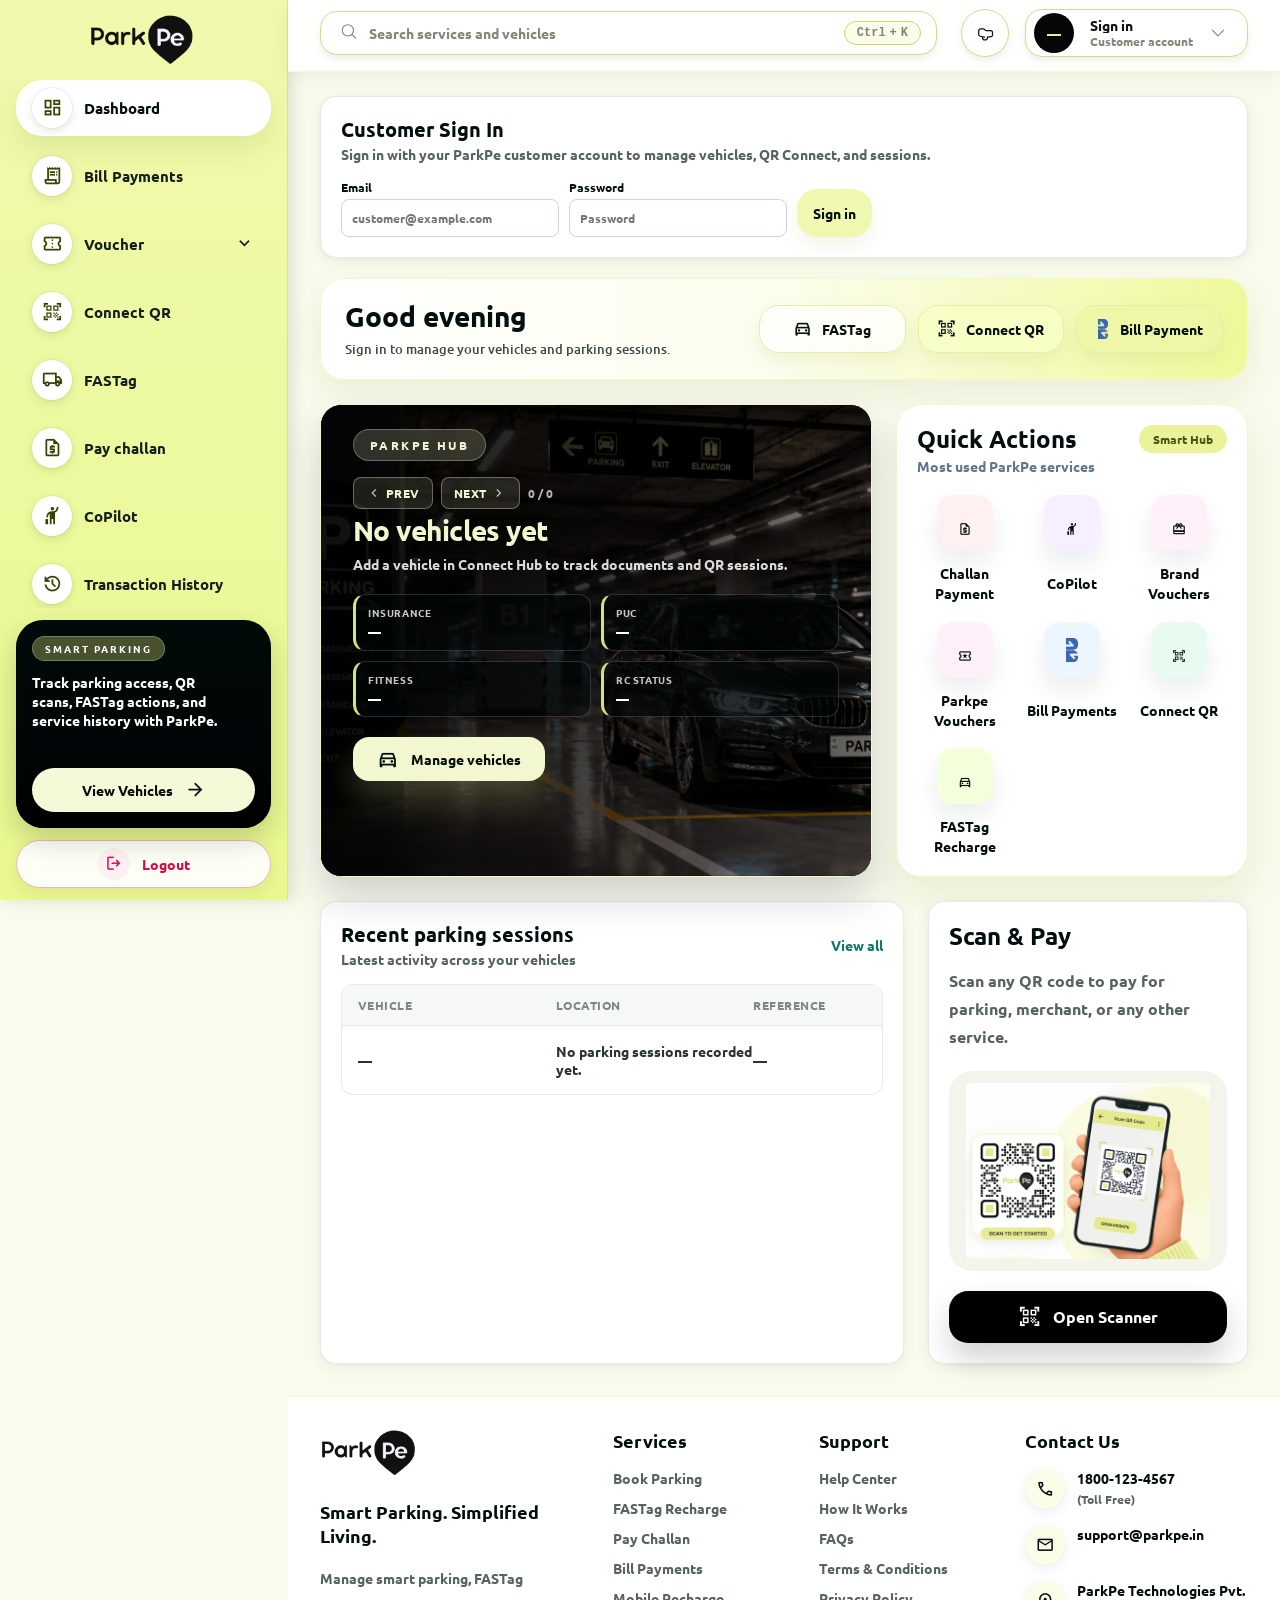
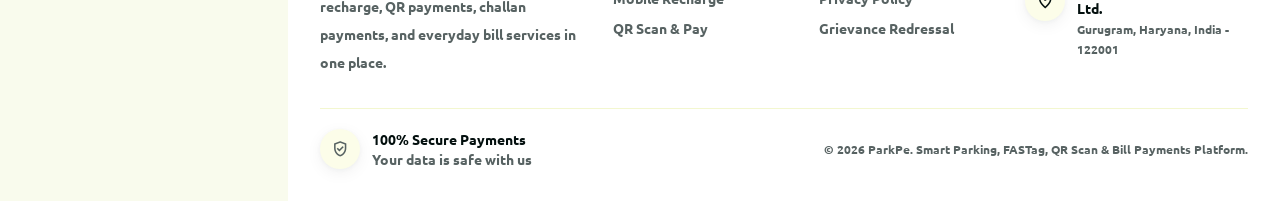
==== commit 776a4064: "fix: close CodeAnt XSS sinks in ParkPe and PaySwap Escape ParkPe screen heroes, allowlist mount keys" ====
--- a/apps/parkpe/dashboard/index.html
+++ b/apps/parkpe/dashboard/index.html
@@ -403,7 +403,7 @@
     <div class="toast" id="toast" role="status" hidden></div>
     <script type="module" src="../js/hub.js?v=2"></script>
     <script type="module" src="../js/session.js?v=3"></script>
-    <script src="../js/screens.js?v=24"></script>
+    <script src="../js/screens.js?v=25"></script>
     <script src="../js/dashboard.js?v=18"></script>
   </body>
 </html>
